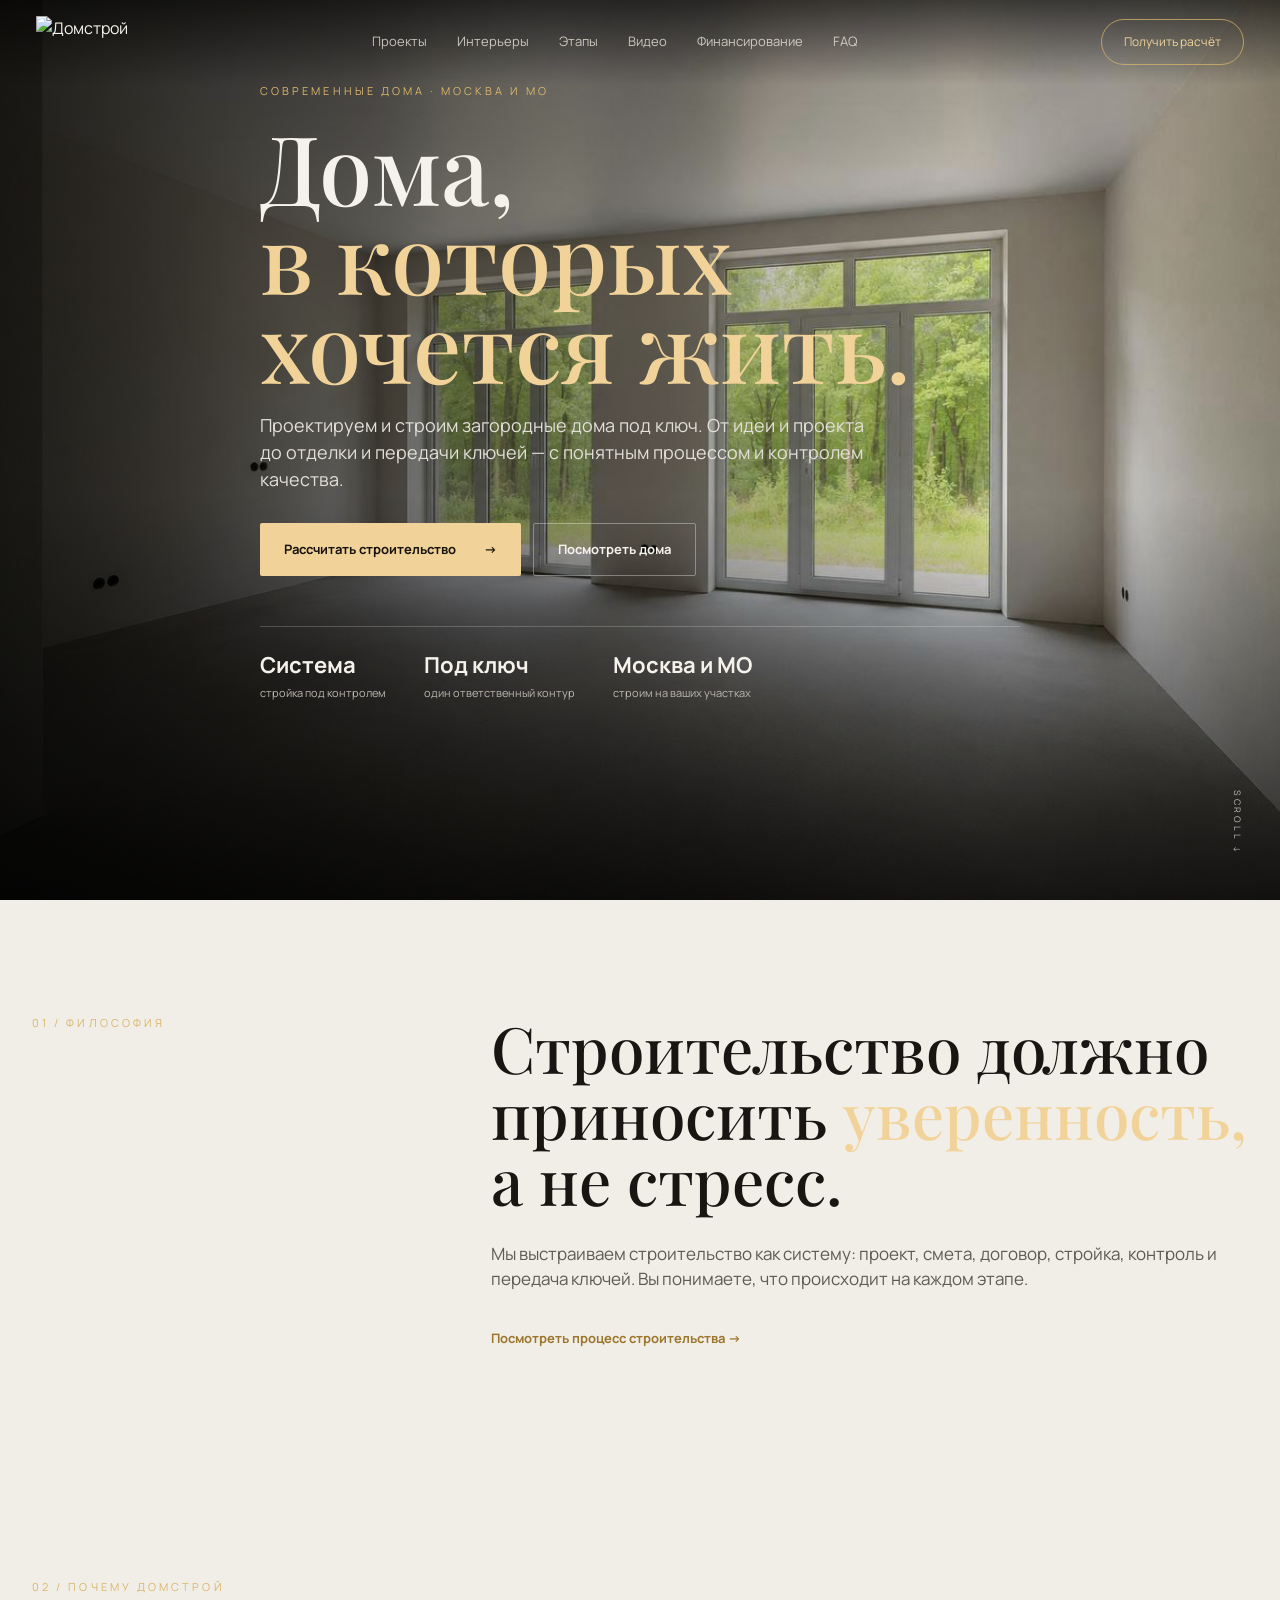
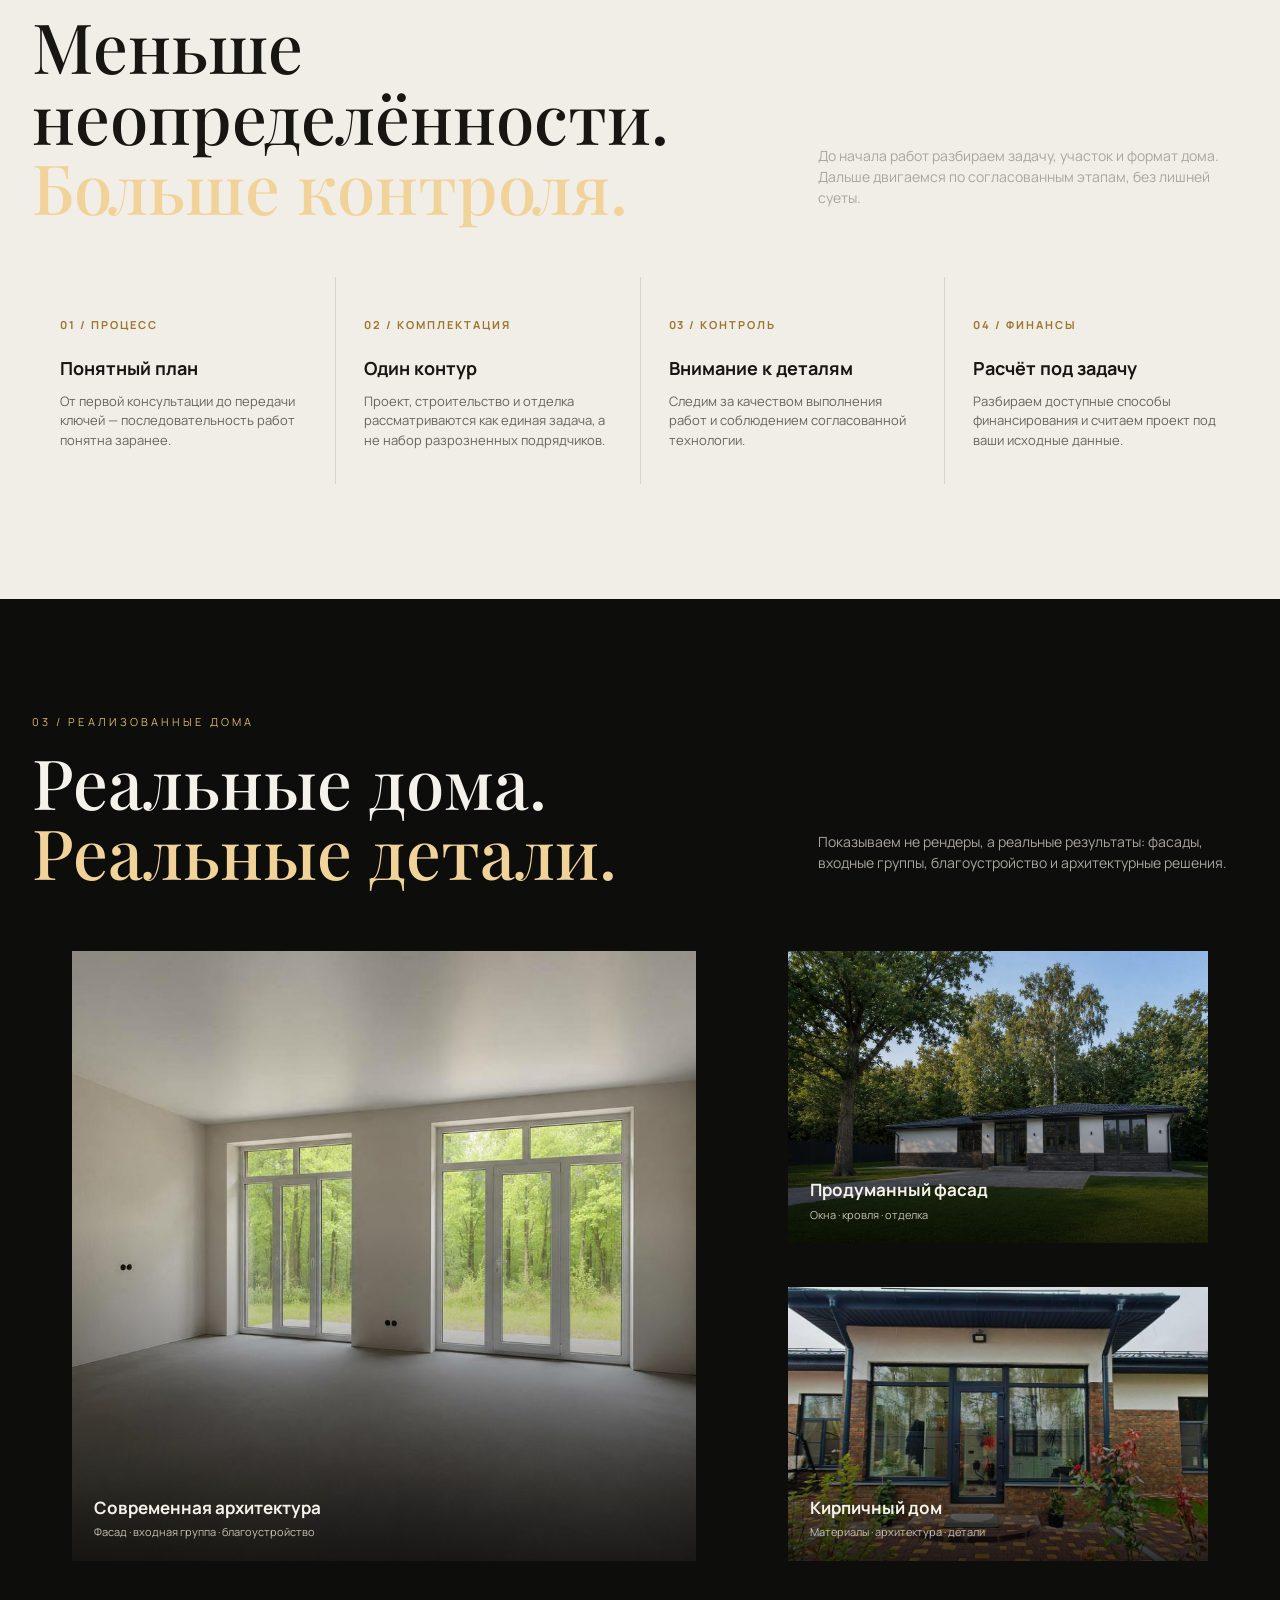
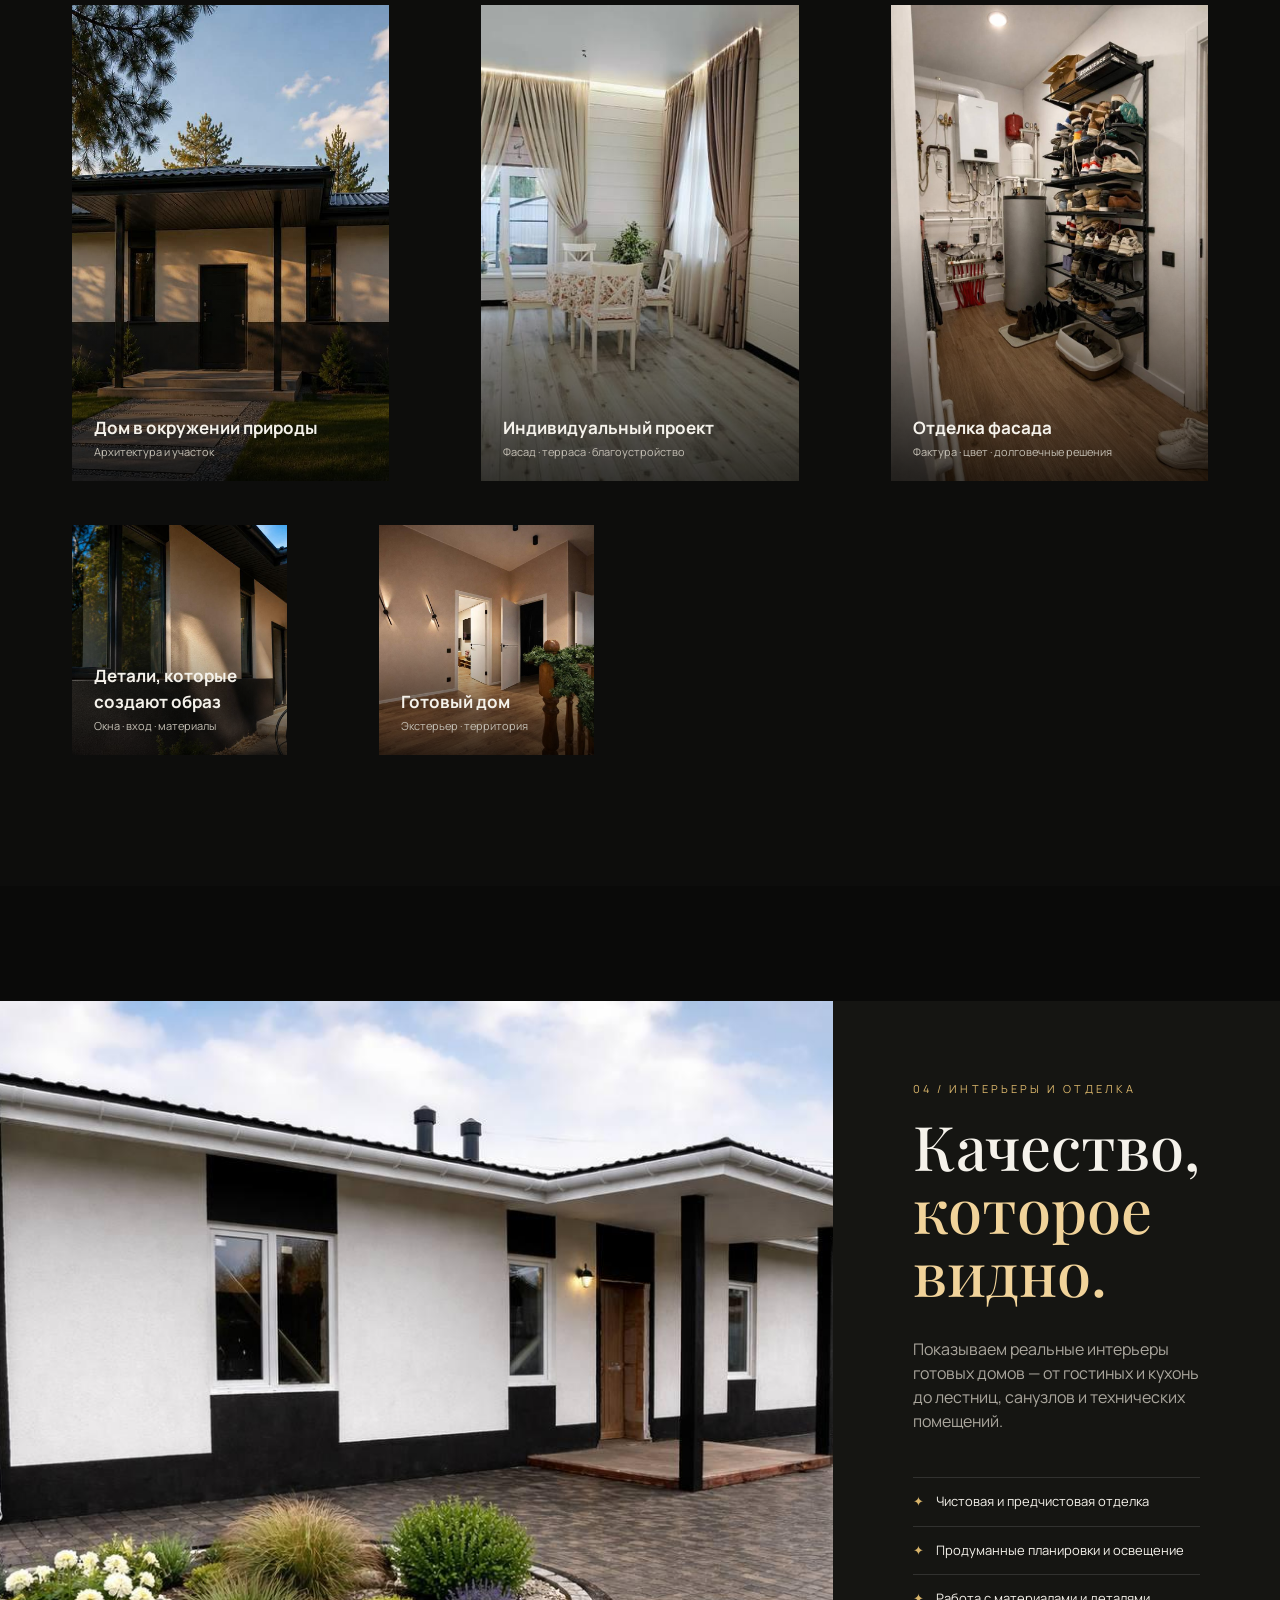
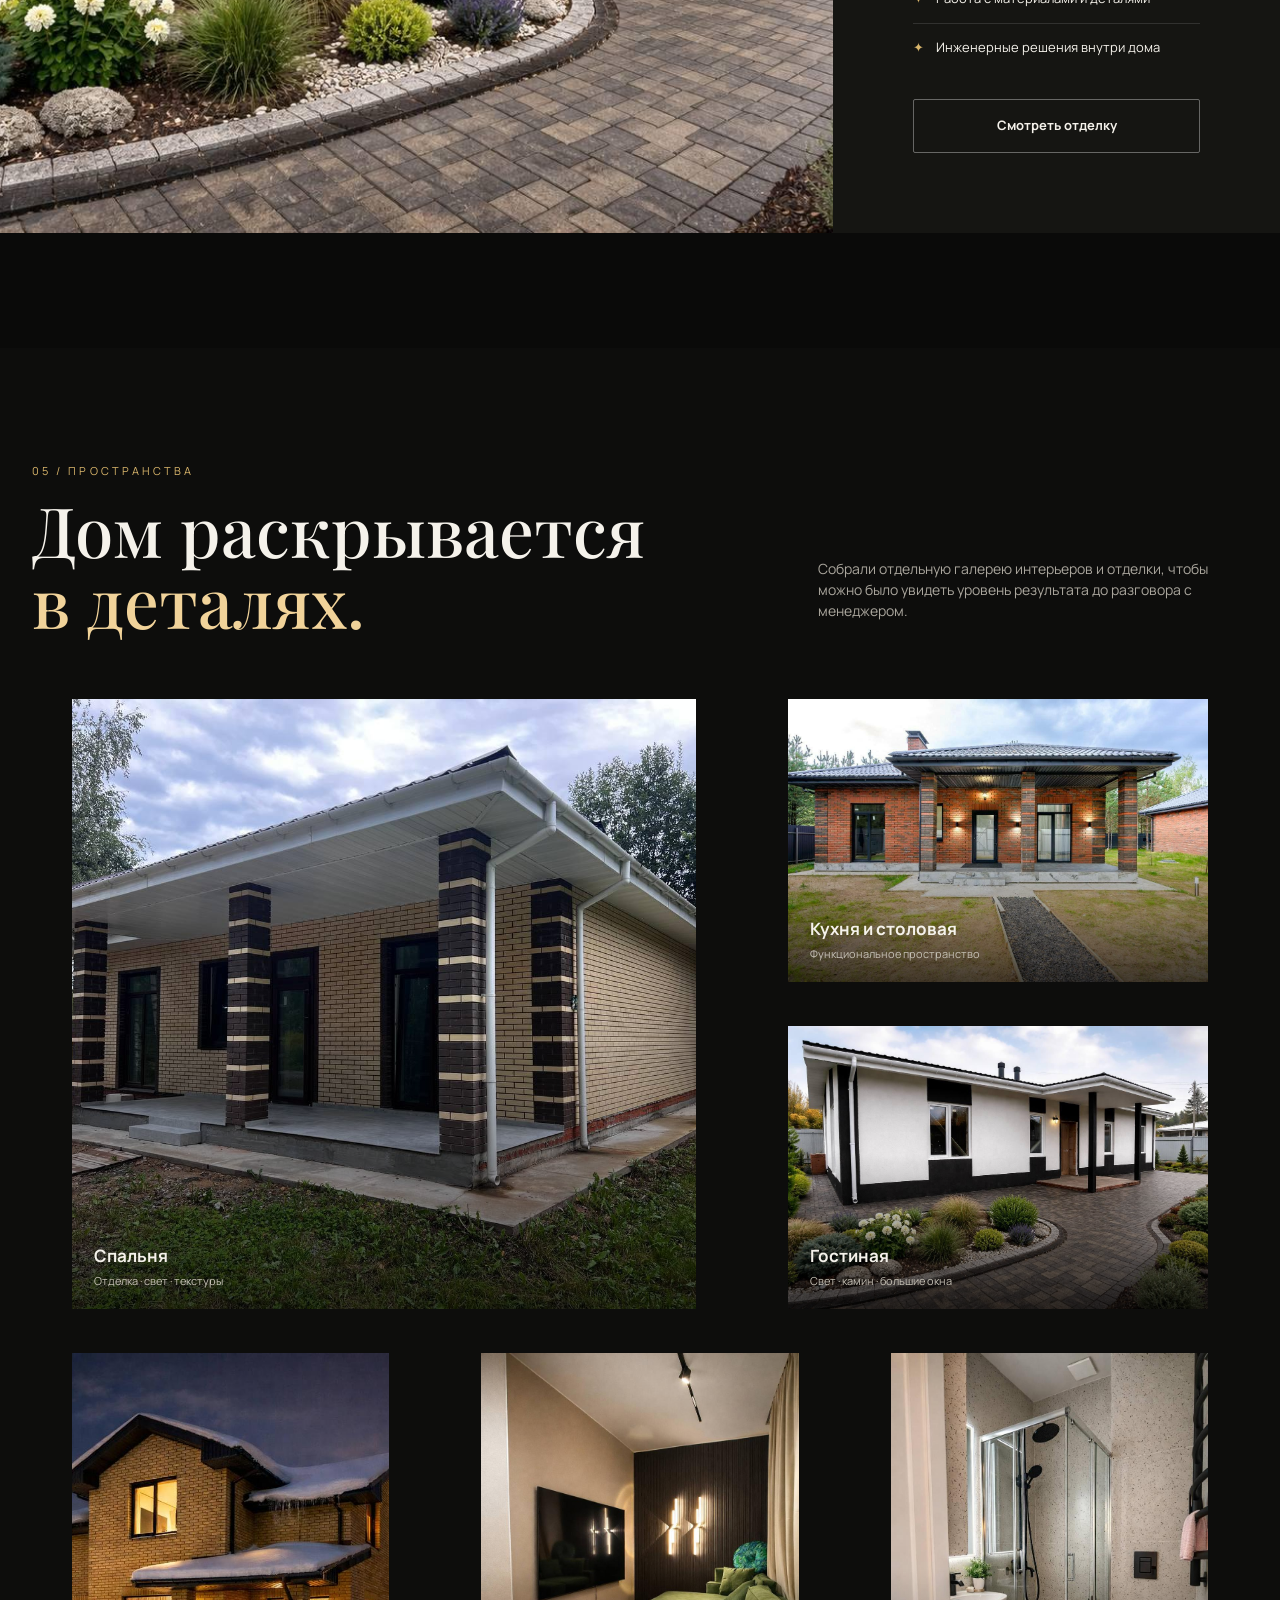
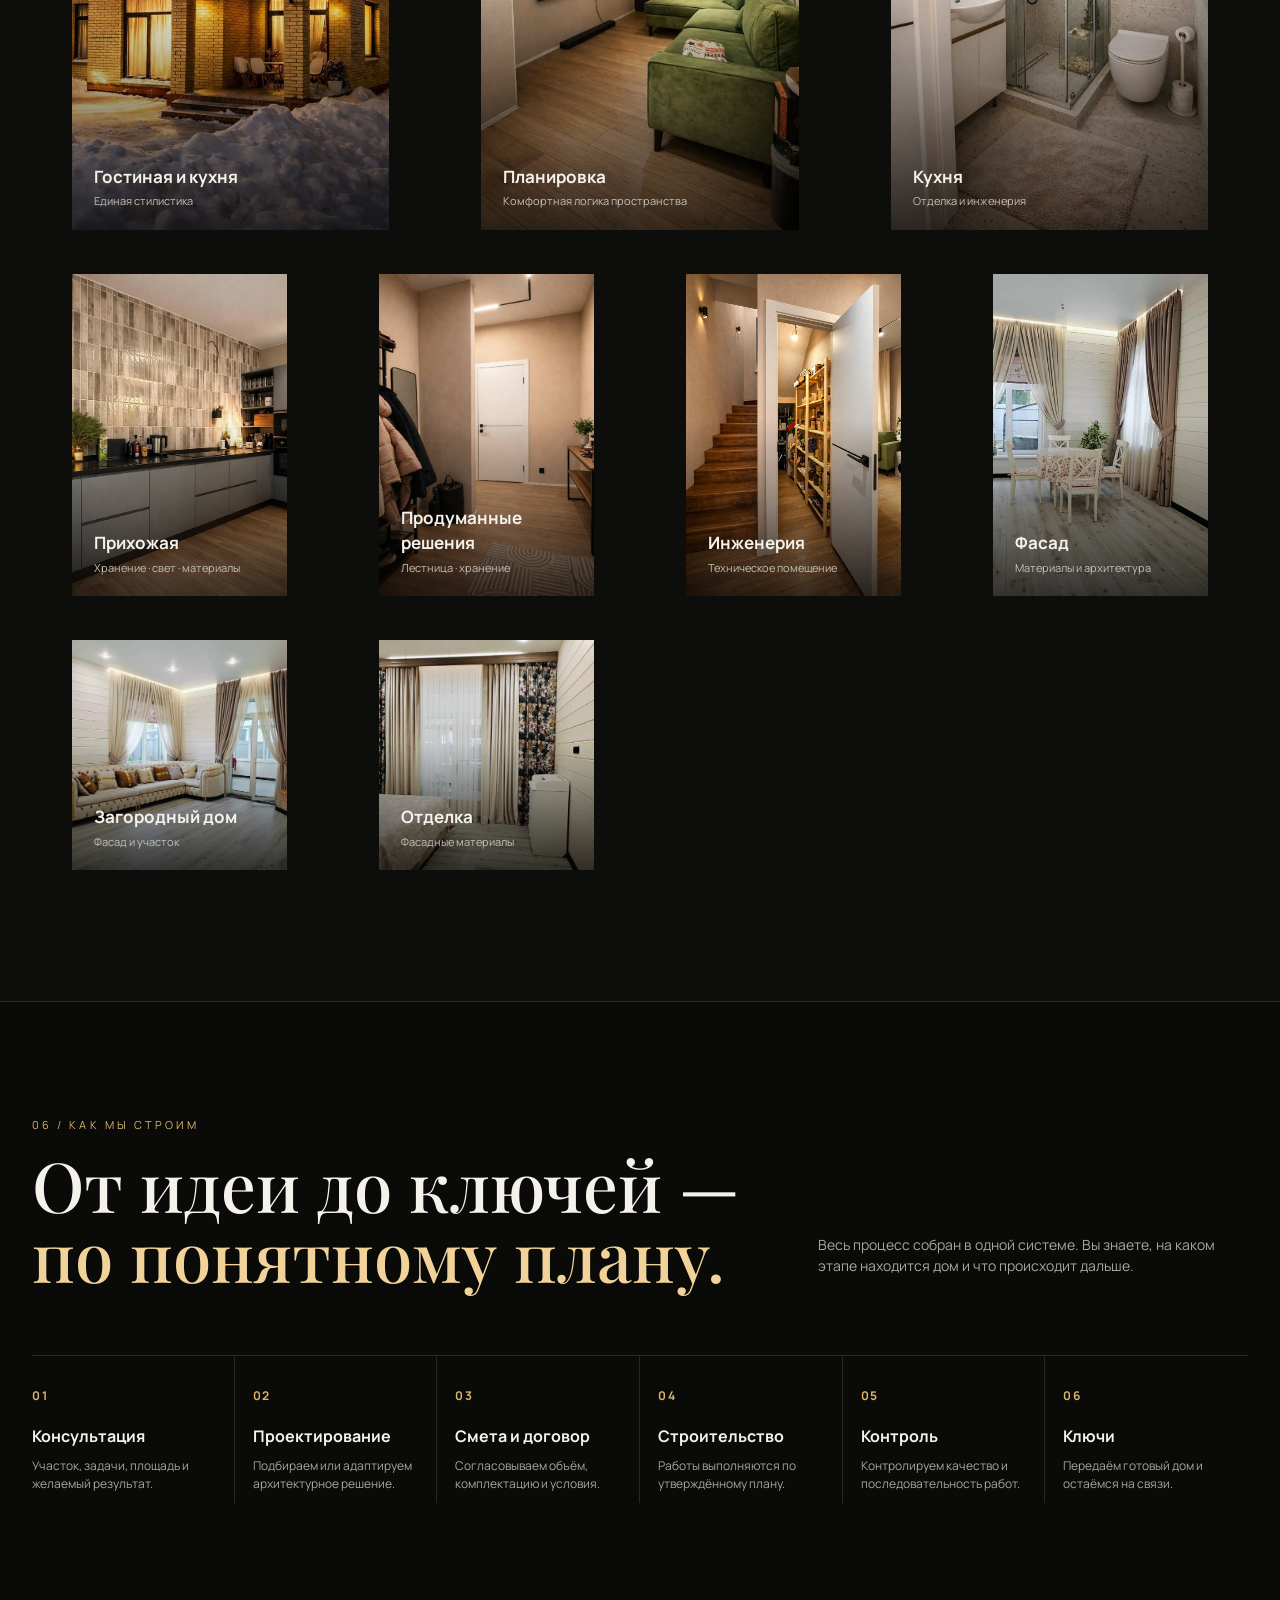
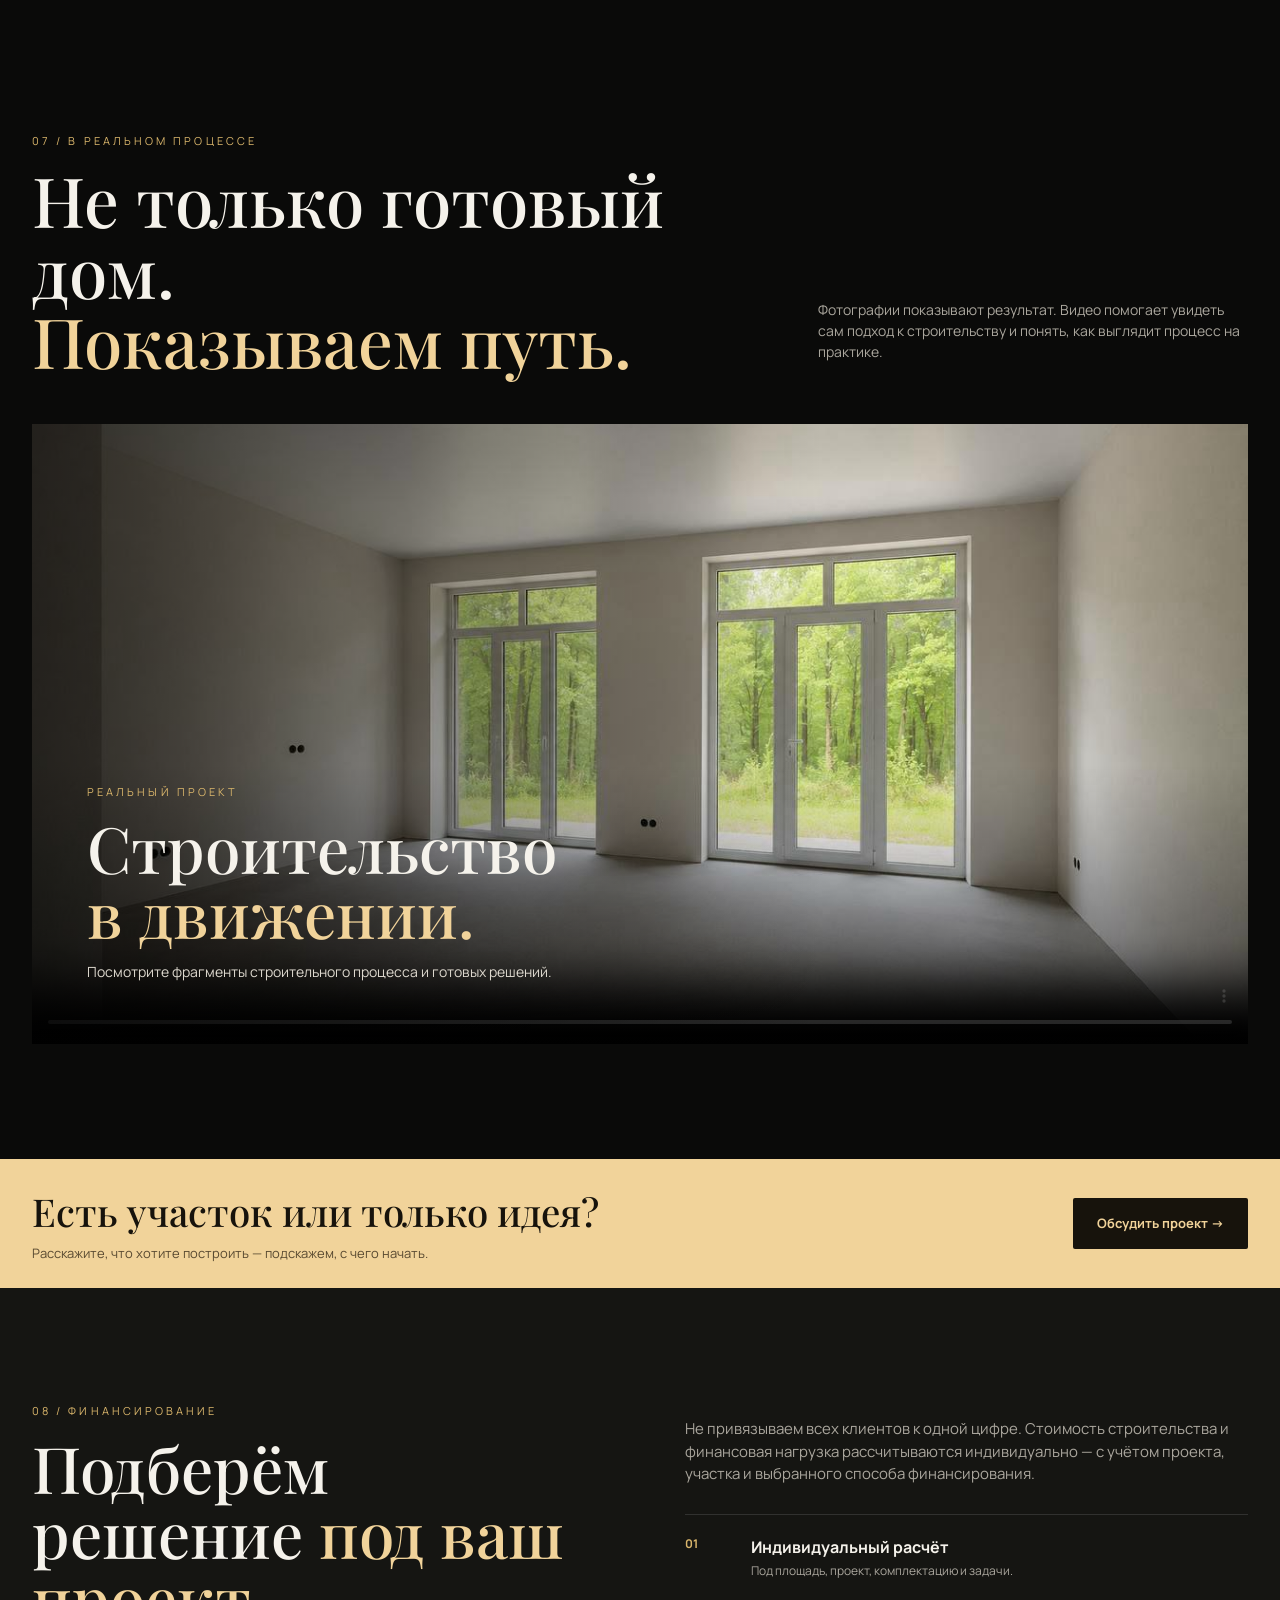
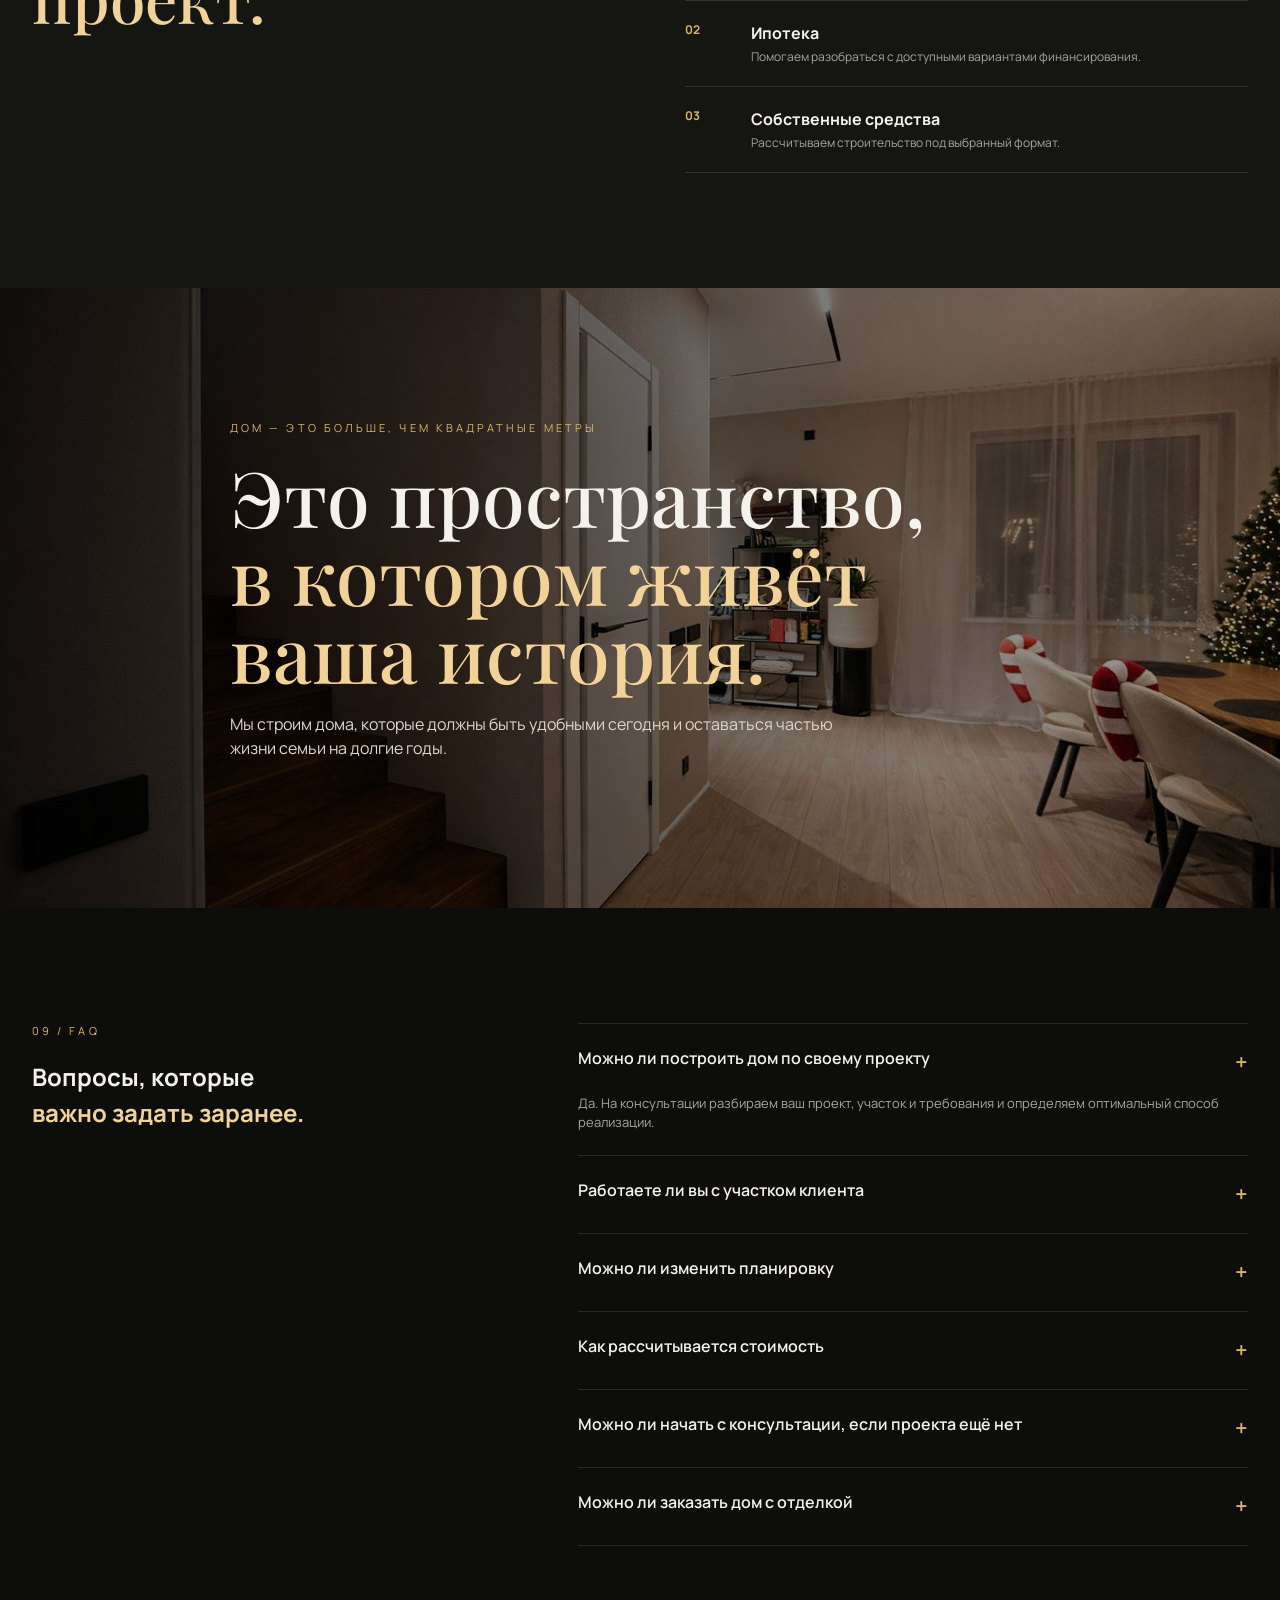
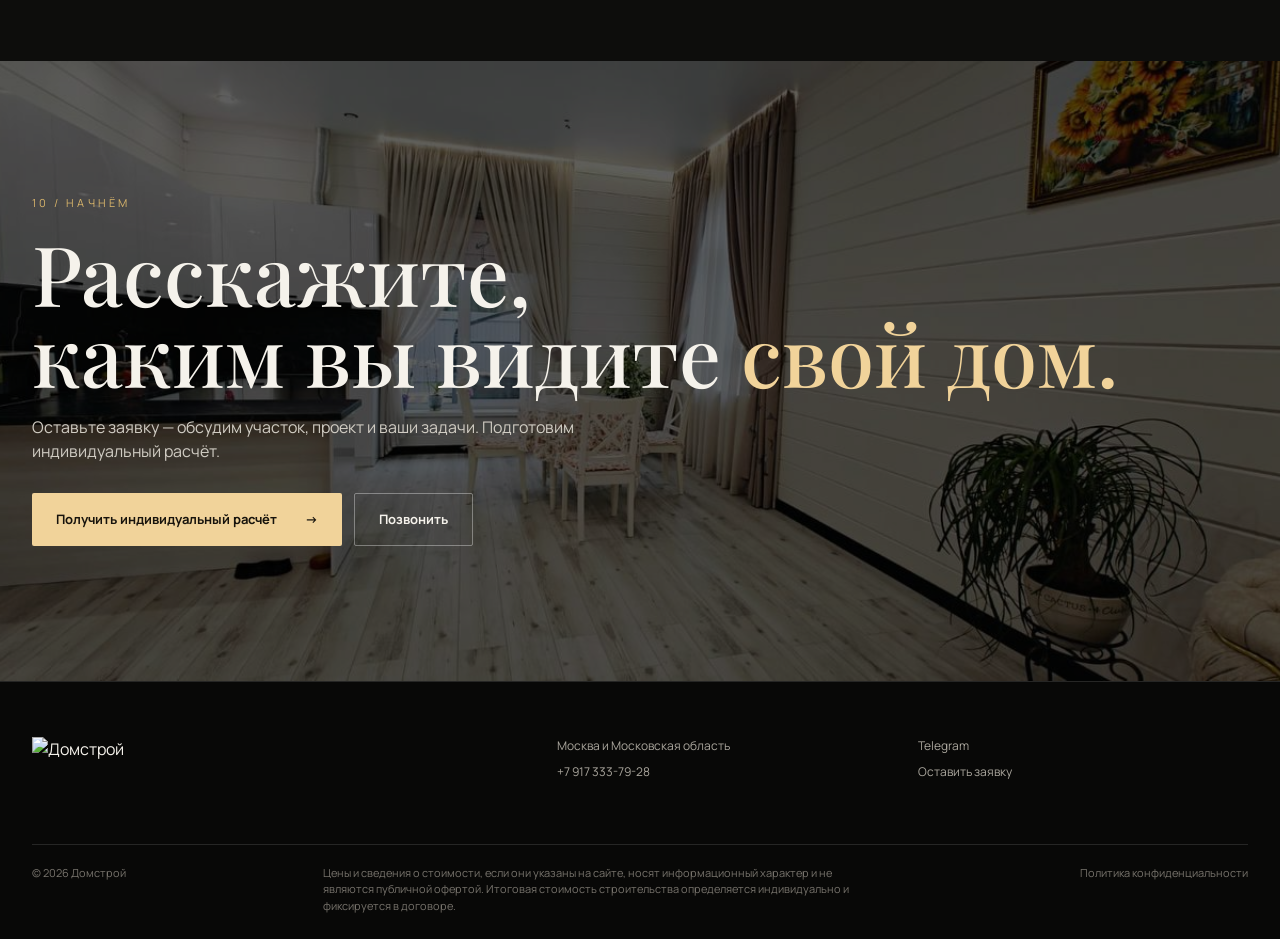
==== index (1).html @ df05cee7 "Add files via upload" ====
<!doctype html>
<html lang="ru">
<head>
<meta charset="utf-8">
<meta name="viewport" content="width=device-width, initial-scale=1">
<title>Домстрой — строительство домов под ключ в Москве и Московской области</title>
<meta name="description" content="Домстрой — строительство загородных домов под ключ в Москве и Московской области. Реальные проекты, отделка, понятный процесс строительства и индивидуальный расчёт.">
<meta property="og:title" content="Домстрой — дома, в которых хочется жить">
<meta property="og:description" content="Проектирование и строительство домов под ключ. Индивидуальный расчёт и контроль на каждом этапе.">
<meta property="og:type" content="website">
<meta property="og:image" content="https://домстроймск.рф/1000024720.jpg">
<meta name="theme-color" content="#0a0a09">
<meta property="og:url" content="https://домстроймск.рф/">
<link rel="preconnect" href="https://fonts.googleapis.com">
<link rel="preconnect" href="https://fonts.gstatic.com" crossorigin>
<link href="https://fonts.googleapis.com/css2?family=Manrope:wght@400;500;600;700;800&family=Playfair+Display:wght@500;600&display=swap" rel="stylesheet">
<style>
:root{--bg:#0a0a09;--bg2:#11110f;--card:#151512;--gold:#d9b56b;--gold2:#f1d39a;--text:#f5f2eb;--muted:#aaa69d;--line:rgba(255,255,255,.12);--max:1320px}
*{box-sizing:border-box}html{scroll-behavior:smooth}body{margin:0;background:var(--bg);color:var(--text);font-family:Manrope,Arial,sans-serif;line-height:1.5}a{color:inherit;text-decoration:none}img{display:block;width:100%;object-fit:cover}.container{width:min(calc(100% - 64px),var(--max));margin:auto}.eyebrow,.kicker{font-size:11px;letter-spacing:.28em;text-transform:uppercase;color:var(--gold)}
.header{position:fixed;z-index:50;top:0;left:0;right:0;height:84px;display:flex;align-items:center;padding:0 36px;transition:.3s;background:linear-gradient(180deg,rgba(0,0,0,.6),transparent)}.header.scrolled{background:rgba(10,10,9,.92);backdrop-filter:blur(14px);border-bottom:1px solid var(--line)}
.logo{height:52px;width:auto;max-width:220px;object-fit:contain}.nav{margin:auto;display:flex;gap:30px;font-size:13px;color:#e8e3d9}.nav a{opacity:.82;transition:.2s}.nav a:hover{opacity:1;color:var(--gold2)}.head-cta{border:1px solid rgba(217,181,107,.75);padding:13px 22px;border-radius:999px;font-size:12px;color:var(--gold2)}.burger{display:none;background:none;border:0;color:white;font-size:24px}.mobile-menu{display:none}.mobile-menu.open{display:block;position:fixed;z-index:45;top:72px;left:0;right:0;background:rgba(10,10,9,.98);backdrop-filter:blur(18px);border-bottom:1px solid var(--line);padding:18px}.mobile-menu a{display:block;padding:16px 4px;border-bottom:1px solid var(--line);font-size:14px}.mobile-menu a:last-child{border-bottom:0;color:var(--gold2)}
.benefits{background:#f1eee7;color:#171613}.benefits-grid{display:grid;grid-template-columns:repeat(4,1fr);gap:1px;background:#d8d3c8;margin-top:55px}.benefit{background:#f1eee7;padding:34px 28px;min-height:205px}.benefit b{font-size:11px;letter-spacing:.18em;color:#9c762d}.benefit h3{font-size:18px;margin:20px 0 10px}.benefit p{color:#68645c;font-size:13px;margin:0}
.video-section{background:#0a0a09}.video-wrap{position:relative;overflow:hidden;background:#111;min-height:620px}.video-wrap video{display:block;width:100%;height:620px;object-fit:cover}.video-overlay{position:absolute;inset:0;pointer-events:none;background:linear-gradient(90deg,rgba(0,0,0,.68),transparent 65%),linear-gradient(0deg,rgba(0,0,0,.58),transparent 45%)}.video-copy{position:absolute;z-index:2;left:55px;bottom:48px;max-width:600px}.video-copy h2{font-family:"Playfair Display",serif;font-size:clamp(44px,5vw,72px);line-height:1.02;font-weight:500;margin:15px 0}.video-copy p{color:#ddd8ce;max-width:520px;font-size:14px}
.lead-strip{background:var(--gold2);color:#17130c;padding:24px 0}.lead-strip-inner{display:flex;align-items:center;justify-content:space-between;gap:30px}.lead-strip strong{font-family:"Playfair Display",serif;font-size:clamp(25px,3vw,40px);font-weight:500}.lead-strip span{font-size:13px;color:#594a31}.btn-dark{background:#17130c;color:#f1d39a}.btn-dark:hover{transform:translateY(-2px);background:#292016}
.consent{display:flex;align-items:flex-start;gap:10px;margin:4px 0 18px;color:#aaa69d;font-size:11px;line-height:1.45;cursor:pointer}.consent input{appearance:none;-webkit-appearance:none;flex:0 0 18px;width:18px;height:18px;margin:0;border:1px solid rgba(241,211,154,.65);border-radius:3px;background:transparent;cursor:pointer;position:relative}.consent input:checked{background:var(--gold2);border-color:var(--gold2)}.consent input:checked:after{content:'✓';position:absolute;left:3px;top:-1px;color:#17130c;font-size:14px;font-weight:800}.consent a{color:var(--gold2);text-decoration:underline;text-underline-offset:2px}.lead-card small{display:block;margin-top:12px}.mobile-cta{display:none}.no-scroll{overflow:hidden}.lightbox-controls{position:absolute;inset:0;display:flex;align-items:center;justify-content:space-between;pointer-events:none}.lb-arrow{pointer-events:auto;border:0;background:rgba(255,255,255,.08);color:#fff;width:48px;height:48px;border-radius:50%;font-size:24px;cursor:pointer;margin:0 18px}.lb-arrow:hover{background:rgba(217,181,107,.25)}
@media(max-width:900px){.benefits-grid{grid-template-columns:1fr 1fr}.video-wrap,.video-wrap video{min-height:500px;height:500px}.video-copy{left:28px;right:28px;bottom:30px}.lead-strip-inner{align-items:flex-start;flex-direction:column}.mobile-cta{display:flex;position:fixed;z-index:40;bottom:0;left:0;right:0;padding:10px 12px;background:rgba(8,8,7,.94);backdrop-filter:blur(12px);border-top:1px solid var(--line);gap:8px}.mobile-cta a{flex:1;text-align:center;padding:13px 8px;font-size:12px;font-weight:800;border-radius:2px}.mobile-cta .call{background:var(--gold2);color:#17130c}.mobile-cta .tg{border:1px solid rgba(255,255,255,.25)}.lb-arrow{margin:0 8px}}
@media(max-width:520px){.benefits-grid{grid-template-columns:1fr}.video-wrap,.video-wrap video{height:460px;min-height:460px}.video-copy h2{font-size:43px}.mobile-cta{padding-bottom:calc(10px + env(safe-area-inset-bottom))}}

.hero{min-height:860px;height:100vh;max-height:980px;position:relative;display:flex;align-items:flex-end;overflow:hidden}.hero-media,.hero-media:after{position:absolute;inset:0}.hero-media img{height:100%;object-position:center}.hero-media:after{content:"";background:linear-gradient(90deg,rgba(0,0,0,.78) 0%,rgba(0,0,0,.38) 45%,rgba(0,0,0,.05) 80%),linear-gradient(0deg,rgba(0,0,0,.78),transparent 45%)}.hero-content{position:relative;z-index:2;padding-bottom:115px;width:min(760px,100%)}h1{font-family:"Playfair Display",serif;font-size:clamp(58px,7.5vw,108px);line-height:.93;font-weight:500;margin:22px 0}.hero h1 span,.section-title em,h2 em{font-style:normal;color:var(--gold2)}.hero-copy{font-size:18px;max-width:610px;color:#e2dfd8;margin:0 0 30px}.actions{display:flex;gap:12px;flex-wrap:wrap}.btn{display:inline-flex;align-items:center;justify-content:center;gap:28px;padding:16px 24px;border-radius:2px;font-size:13px;font-weight:700;transition:.25s}.btn-gold{background:var(--gold2);color:#17130c}.btn-gold:hover{transform:translateY(-2px);background:#ffe0a4}.btn-outline{border:1px solid rgba(255,255,255,.35)}.btn-outline:hover{border-color:var(--gold);color:var(--gold2)}.hero-trust{display:flex;gap:38px;margin-top:50px;padding-top:22px;border-top:1px solid rgba(255,255,255,.2)}.hero-trust strong{display:block;font-size:22px}.hero-trust span{display:block;color:#bcb8ae;font-size:11px;margin-top:3px}.hero-scroll{position:absolute;right:36px;bottom:45px;writing-mode:vertical-rl;font-size:9px;letter-spacing:.3em;color:#bbb}
.section{padding:115px 0}.dark{background:#0d0d0c}.intro{background:#f1eee7;color:#171613}.intro-grid{display:grid;grid-template-columns:1fr 2fr;gap:80px}.intro h2{font-family:"Playfair Display",serif;font-weight:500;font-size:clamp(42px,5vw,72px);line-height:1.03;margin:0 0 28px}.intro p{max-width:750px;color:#5e5b54;font-size:17px}.text-link{display:inline-block;margin-top:20px;color:#9c762d;font-weight:700;font-size:13px}
.section-head{display:flex;justify-content:space-between;align-items:end;gap:50px;margin-bottom:48px}.section-head h2{font-family:"Playfair Display",serif;font-size:clamp(44px,5.4vw,72px);line-height:1.02;font-weight:500;margin:15px 0 0}.section-head>p{max-width:430px;color:var(--muted);font-size:14px}.gallery-grid{display:grid;grid-template-columns:repeat(12,1fr);gap:12px}.tile{position:relative;overflow:hidden;background:var(--card);min-height:260px;cursor:pointer}.tile img{height:100%;transition:transform .7s}.tile:hover img{transform:scale(1.045)}.tile:nth-child(1){grid-column:span 7;grid-row:span 2;min-height:610px}.tile:nth-child(2){grid-column:span 5}.tile:nth-child(3){grid-column:span 5}.tile:nth-child(4){grid-column:span 4}.tile:nth-child(5){grid-column:span 4}.tile:nth-child(6){grid-column:span 4}.tile:nth-child(n+7){grid-column:span 3;min-height:230px}.tile:after{content:"";position:absolute;inset:0;background:linear-gradient(0deg,rgba(0,0,0,.72),transparent 55%)}.tile-caption{position:absolute;z-index:2;left:22px;right:22px;bottom:20px}.tile-caption strong{font-size:17px}.tile-caption span{display:block;color:#c5c0b5;font-size:11px;margin-top:4px}
.split{display:grid;grid-template-columns:1.35fr .65fr;min-height:620px}.split-image img{height:100%}.split-copy{padding:80px;display:flex;flex-direction:column;justify-content:center;background:#151512}.split-copy h2{font-family:"Playfair Display",serif;font-size:clamp(44px,4.8vw,68px);line-height:1.02;font-weight:500;margin:18px 0}.split-copy p{color:var(--muted);max-width:520px}.checks{list-style:none;padding:0;margin:28px 0}.checks li{padding:14px 0;border-top:1px solid var(--line);font-size:13px}.checks li:before{content:"✦";color:var(--gold);margin-right:12px}
.process{border-top:1px solid var(--line)}.steps{display:grid;grid-template-columns:repeat(6,1fr);border-top:1px solid var(--line);margin-top:65px}.step{padding:26px 18px 10px 0;border-right:1px solid var(--line)}.step:not(:first-child){padding-left:18px}.step:last-child{border-right:0}.step b{color:var(--gold);font-size:12px;letter-spacing:.15em}.step h3{font-size:16px;margin:18px 0 9px}.step p{font-size:12px;color:var(--muted);margin:0}
.finance{background:#151512}.finance-grid{display:grid;grid-template-columns:1fr 1fr;gap:90px}.finance h2{font-family:"Playfair Display",serif;font-size:clamp(45px,5vw,70px);line-height:1.02;font-weight:500;margin:15px 0}.finance-copy{color:var(--muted);font-size:15px}.finance-list{margin-top:28px;border-top:1px solid var(--line)}.finance-item{display:grid;grid-template-columns:50px 1fr;gap:16px;padding:20px 0;border-bottom:1px solid var(--line)}.finance-item b{color:var(--gold);font-size:12px}.finance-item strong{display:block}.finance-item span{display:block;color:var(--muted);font-size:12px;margin-top:3px}
.quote{position:relative;min-height:620px;display:flex;align-items:center;overflow:hidden}.quote img{position:absolute;inset:0;height:100%}.quote:after{content:"";position:absolute;inset:0;background:linear-gradient(90deg,rgba(0,0,0,.82),rgba(0,0,0,.35))}.quote-inner{position:relative;z-index:2;max-width:820px}.quote h2{font-family:"Playfair Display",serif;font-size:clamp(48px,6vw,88px);line-height:1.02;font-weight:500;margin:20px 0}.quote p{font-size:16px;color:#ddd8ce;max-width:620px}
.faq-grid{display:grid;grid-template-columns:.8fr 1.2fr;gap:100px}.faq h2{font-family:"Playfair Display",serif;font-size:clamp(42px,4.8vw,66px);font-weight:500;line-height:1.04;margin:15px 0}.faq details{border-top:1px solid var(--line);padding:22px 0}.faq details:last-child{border-bottom:1px solid var(--line)}.faq summary{list-style:none;cursor:pointer;font-size:16px;font-weight:600;display:flex;justify-content:space-between}.faq summary::-webkit-details-marker{display:none}.faq summary span{color:var(--gold);font-size:22px}.faq p{color:var(--muted);font-size:13px;max-width:680px;margin:15px 0 0}
.contact{position:relative;overflow:hidden;min-height:620px;display:flex;align-items:center}.contact img{position:absolute;inset:0;height:100%}.contact:after{content:"";position:absolute;inset:0;background:rgba(0,0,0,.62)}.contact-inner{position:relative;z-index:2}.contact h2{font-family:"Playfair Display",serif;font-size:clamp(52px,6.5vw,92px);line-height:.98;font-weight:500;margin:20px 0}.contact p{max-width:620px;color:#d0ccc3;font-size:16px;margin-bottom:30px}
.footer{background:#080807;border-top:1px solid var(--line);padding:55px 0 25px}.footer-grid{display:grid;grid-template-columns:1.5fr 1fr 1fr;gap:30px}.footer-logo{height:52px;width:auto;max-width:210px}.footer-col{display:flex;flex-direction:column;gap:8px;color:#aaa69d;font-size:12px}.footer-bottom{margin-top:55px;padding-top:20px;border-top:1px solid var(--line);display:flex;justify-content:space-between;gap:22px;color:#77736c;font-size:11px}.footer-bottom span:nth-child(2){max-width:560px}
.lightbox{position:fixed;z-index:100;inset:0;background:rgba(0,0,0,.94);display:none;align-items:center;justify-content:center;padding:30px}.lightbox.open{display:flex}.lightbox img{max-width:95vw;max-height:90vh;width:auto;height:auto;object-fit:contain}.close{position:absolute;right:25px;top:18px;background:none;border:0;color:white;font-size:35px;cursor:pointer}
@media(max-width:900px){.header{height:72px;padding:0 18px}.logo{height:42px;max-width:170px}.nav,.head-cta{display:none}.burger{display:block;margin-left:auto}.hero{min-height:760px}.hero-content{padding-bottom:75px}.hero-copy{font-size:15px}.hero-trust{gap:18px;flex-wrap:wrap;margin-top:35px}.hero-trust strong{font-size:18px}.hero-scroll{display:none}.container{width:min(calc(100% - 36px),var(--max))}.section{padding:78px 0}.intro-grid,.finance-grid,.faq-grid{grid-template-columns:1fr;gap:35px}.section-head{display:block}.section-head>p{margin-top:25px}.gallery-grid{display:grid;grid-template-columns:1fr 1fr}.tile:nth-child(n){grid-column:auto;grid-row:auto;min-height:220px}.tile:nth-child(1){grid-column:span 2;min-height:390px}.split{grid-template-columns:1fr}.split-image{min-height:430px}.split-copy{padding:55px 28px}.steps{grid-template-columns:1fr 1fr}.step{border-right:0;border-bottom:1px solid var(--line);padding:20px 10px!important}.footer-grid{grid-template-columns:1fr 1fr}.footer-bottom{display:block}.footer-bottom>*{display:block;margin-top:8px}.footer-bottom span:nth-child(2){max-width:none;line-height:1.55}}
@media(max-width:520px){h1{font-size:52px;line-height:.98;margin:18px 0 22px}.hero{min-height:760px;height:auto;max-height:none;align-items:flex-start}.hero-content{padding-top:105px;padding-bottom:70px}.hero-copy{font-size:15px;line-height:1.65}.actions{gap:10px}.btn{width:100%;min-height:58px}.hero-trust{display:grid;grid-template-columns:1fr 1fr;gap:20px 18px;margin-top:38px;padding-top:20px}.hero-trust strong{font-size:18px;line-height:1.15}.hero-trust span{font-size:10px;line-height:1.45}.eyebrow{font-size:9px;letter-spacing:.2em;line-height:1.5}.gallery-grid{grid-template-columns:1fr}.tile:nth-child(1){grid-column:auto}.steps{grid-template-columns:1fr}.footer-grid{grid-template-columns:1fr}.contact{min-height:650px}}
.lead-modal{position:fixed;inset:0;z-index:120;background:rgba(0,0,0,.82);backdrop-filter:blur(10px);display:none;align-items:center;justify-content:center;padding:18px}.lead-modal.open{display:flex}.lead-card{position:relative;width:min(600px,100%);background:#f1eee7;color:#171613;padding:42px;border-radius:4px;box-shadow:0 30px 100px rgba(0,0,0,.5)}.lead-card h2{font-family:"Playfair Display",serif;font-size:44px;line-height:1.02;font-weight:500;margin:10px 0 12px}.lead-card>p{color:#68645d;font-size:13px;margin:0 0 22px}.lead-close{position:absolute;right:15px;top:9px;border:0;background:none;font-size:32px;color:#4e4a43;cursor:pointer}.lead-card form{display:grid;gap:10px}.lead-card input,.lead-card textarea{width:100%;border:1px solid #d2cec4;background:white;padding:14px;font:inherit;font-size:13px;outline:none}.lead-card textarea{min-height:100px;resize:vertical}.lead-card input:focus,.lead-card textarea:focus{border-color:#9c762d}.lead-card small{font-size:10px;color:#8a857d}.toast{position:fixed;left:50%;bottom:28px;z-index:130;transform:translate(-50%,20px);background:#f1eee7;color:#171613;padding:12px 16px;font-size:12px;opacity:0;pointer-events:none;transition:.25s}.toast.show{opacity:1;transform:translate(-50%,0)}.no-scroll{overflow:hidden}@media(max-width:520px){.lead-card{padding:30px 18px}.lead-card h2{font-size:36px}}
</style>
<script type="application/ld+json">{"@context":"https://schema.org","@type":"Organization","name":"Домстрой","url":"https://домстроймск.рф/","telephone":"+7 917 333-79-28","areaServed":["Москва","Московская область"],"description":"Проектирование и строительство частных домов под ключ в Москве и Московской области."}</script></head>
<body>
<header class="header" id="header">
  <a href="#top" aria-label="Домстрой"><img class="logo" src="https://raw.githubusercontent.com/Denigrafia757/Denigrafia757.github.io/main/logo-domstroy-light.png" alt="Домстрой"></a>
  <nav class="nav"><a href="#projects">Проекты</a><a href="#interiors">Интерьеры</a><a href="#process">Этапы</a><a href="#construction">Видео</a><a href="#finance">Финансирование</a><a href="#faq">FAQ</a></nav>
  <a class="head-cta js-lead" href="#contact">Получить расчёт</a><button class="burger" aria-label="Меню">☰</button>
</header>
<div class="mobile-menu" id="mobileMenu" aria-hidden="true">
  <a href="#projects">Проекты</a><a href="#interiors">Интерьеры</a><a href="#process">Этапы</a><a href="#construction">Видео</a><a href="#finance">Финансирование</a><a href="#faq">FAQ</a><a class="js-lead" href="#contact">Получить консультацию →</a>
</div>
<main id="top">
<section class="hero">
  <div class="hero-media"><img src="1000024720.jpg" alt="Готовый загородный дом Домстрой" fetchpriority="high"></div>
  <div class="container hero-content">
    <div class="eyebrow">СОВРЕМЕННЫЕ ДОМА · МОСКВА И МО</div>
    <h1>Дома,<br><span>в которых хочется жить.</span></h1>
    <p class="hero-copy">Проектируем и строим загородные дома под ключ. От идеи и проекта до отделки и передачи ключей — с понятным процессом и контролем качества.</p>
    <div class="actions"><a class="btn btn-gold js-lead" href="#contact">Рассчитать строительство <b>→</b></a><a class="btn btn-outline" href="#projects">Посмотреть дома</a></div>
    <div class="hero-trust"><div><strong>Система</strong><span>стройка под контролем</span></div><div><strong>Под ключ</strong><span>один ответственный контур</span></div><div><strong>Москва и МО</strong><span>строим на ваших участках</span></div></div>
  </div><div class="hero-scroll">SCROLL ↓</div>
</section>
<section class="intro section"><div class="container intro-grid"><div class="kicker">01 / ФИЛОСОФИЯ</div><div><h2>Строительство должно приносить <em>уверенность,</em> а не стресс.</h2><p>Мы выстраиваем строительство как систему: проект, смета, договор, стройка, контроль и передача ключей. Вы понимаете, что происходит на каждом этапе.</p><a class="text-link" href="#process">Посмотреть процесс строительства →</a></div></div></section>
<section class="section benefits"><div class="container"><div class="section-head"><div><div class="kicker">02 / ПОЧЕМУ ДОМСТРОЙ</div><h2>Меньше неопределённости.<br><em>Больше контроля.</em></h2></div><p>До начала работ разбираем задачу, участок и формат дома. Дальше двигаемся по согласованным этапам, без лишней суеты.</p></div><div class="benefits-grid"><article class="benefit"><b>01 / ПРОЦЕСС</b><h3>Понятный план</h3><p>От первой консультации до передачи ключей — последовательность работ понятна заранее.</p></article><article class="benefit"><b>02 / КОМПЛЕКТАЦИЯ</b><h3>Один контур</h3><p>Проект, строительство и отделка рассматриваются как единая задача, а не набор разрозненных подрядчиков.</p></article><article class="benefit"><b>03 / КОНТРОЛЬ</b><h3>Внимание к деталям</h3><p>Следим за качеством выполнения работ и соблюдением согласованной технологии.</p></article><article class="benefit"><b>04 / ФИНАНСЫ</b><h3>Расчёт под задачу</h3><p>Разбираем доступные способы финансирования и считаем проект под ваши исходные данные.</p></article></div></div></section>
<section class="section dark" id="projects"><div class="container"><div class="section-head"><div><div class="kicker">03 / РЕАЛИЗОВАННЫЕ ДОМА</div><h2>Реальные дома.<br><em>Реальные детали.</em></h2></div><p>Показываем не рендеры, а реальные результаты: фасады, входные группы, благоустройство и архитектурные решения.</p></div>
<div class="gallery-grid">
<figure class="tile"><img src="1000024720.jpg" alt="Фасад готового дома"><div class="tile-caption"><strong>Современная архитектура</strong><span>Фасад · входная группа · благоустройство</span></div></figure>
<figure class="tile"><img loading="lazy" src="1000024723.jpg" alt="Фасад дома" loading="lazy"><div class="tile-caption"><strong>Продуманный фасад</strong><span>Окна · кровля · отделка</span></div></figure>
<figure class="tile"><img loading="lazy" src="1000024778.jpg" alt="Кирпичный дом"><div class="tile-caption"><strong>Кирпичный дом</strong><span>Материалы · архитектура · детали</span></div></figure>
<figure class="tile"><img loading="lazy" src="1000024725.jpg" alt="Дом среди природы"><div class="tile-caption"><strong>Дом в окружении природы</strong><span>Архитектура и участок</span></div></figure>
<figure class="tile"><img loading="lazy" src="1000024779.jpg" alt="Современный фасад"><div class="tile-caption"><strong>Индивидуальный проект</strong><span>Фасад · терраса · благоустройство</span></div></figure>
<figure class="tile"><img loading="lazy" src="1000024777.jpg" alt="Дом с отделкой"><div class="tile-caption"><strong>Отделка фасада</strong><span>Фактура · цвет · долговечные решения</span></div></figure>
<figure class="tile"><img loading="lazy" src="1000024724.jpg" alt="Фасад дома крупным планом"><div class="tile-caption"><strong>Детали, которые создают образ</strong><span>Окна · вход · материалы</span></div></figure>
<figure class="tile"><img loading="lazy" src="1000024776.jpg" alt="Загородный дом"><div class="tile-caption"><strong>Готовый дом</strong><span>Экстерьер · территория</span></div></figure>
</div></div></section>
<section class="section" id="interiors"><div class="split"><div class="split-image"><img loading="lazy" src="1000024766.jpg" alt="Интерьер гостиной"></div><div class="split-copy"><div class="kicker">04 / ИНТЕРЬЕРЫ И ОТДЕЛКА</div><h2>Качество,<br><em>которое видно.</em></h2><p>Показываем реальные интерьеры готовых домов — от гостиных и кухонь до лестниц, санузлов и технических помещений.</p><ul class="checks"><li>Чистовая и предчистовая отделка</li><li>Продуманные планировки и освещение</li><li>Работа с материалами и деталями</li><li>Инженерные решения внутри дома</li></ul><a class="btn btn-outline" href="#gallery">Смотреть отделку</a></div></div></section>
<section class="section dark" id="gallery"><div class="container"><div class="section-head"><div><div class="kicker">05 / ПРОСТРАНСТВА</div><h2>Дом раскрывается<br><em>в деталях.</em></h2></div><p>Собрали отдельную галерею интерьеров и отделки, чтобы можно было увидеть уровень результата до разговора с менеджером.</p></div>
<div class="gallery-grid">
<figure class="tile"><img loading="lazy" src="1000024765.jpg" alt="Спальня"><div class="tile-caption"><strong>Спальня</strong><span>Отделка · свет · текстуры</span></div></figure>
<figure class="tile"><img loading="lazy" src="1000024767.jpg" alt="Кухня и столовая"><div class="tile-caption"><strong>Кухня и столовая</strong><span>Функциональное пространство</span></div></figure>
<figure class="tile"><img loading="lazy" src="1000024766.jpg" alt="Гостиная с камином"><div class="tile-caption"><strong>Гостиная</strong><span>Свет · камин · большие окна</span></div></figure>
<figure class="tile"><img loading="lazy" src="1000024771.jpg" alt="Интерьер дома"><div class="tile-caption"><strong>Гостиная и кухня</strong><span>Единая стилистика</span></div></figure>
<figure class="tile"><img loading="lazy" src="1000024770.jpg" alt="Интерьер"><div class="tile-caption"><strong>Планировка</strong><span>Комфортная логика пространства</span></div></figure>
<figure class="tile"><img loading="lazy" src="1000024772.jpg" alt="Кухня"><div class="tile-caption"><strong>Кухня</strong><span>Отделка и инженерия</span></div></figure>
<figure class="tile"><img loading="lazy" src="1000024773.jpg" alt="Прихожая"><div class="tile-caption"><strong>Прихожая</strong><span>Хранение · свет · материалы</span></div></figure>
<figure class="tile"><img loading="lazy" src="1000024774.jpg" alt="Лестница и кладовая"><div class="tile-caption"><strong>Продуманные решения</strong><span>Лестница · хранение</span></div></figure>
<figure class="tile"><img loading="lazy" src="1000024775.jpg" alt="Инженерное помещение"><div class="tile-caption"><strong>Инженерия</strong><span>Техническое помещение</span></div></figure>
<figure class="tile"><img loading="lazy" src="1000024779.jpg" alt="Фасад дома"><div class="tile-caption"><strong>Фасад</strong><span>Материалы и архитектура</span></div></figure>
<figure class="tile"><img loading="lazy" src="1000024780.jpg" alt="Современный дом"><div class="tile-caption"><strong>Загородный дом</strong><span>Фасад и участок</span></div></figure>
<figure class="tile"><img loading="lazy" src="1000024781.jpg" alt="Дом с кирпичной отделкой"><div class="tile-caption"><strong>Отделка</strong><span>Фасадные материалы</span></div></figure>
</div></div></section>
<section class="section process" id="process"><div class="container"><div class="section-head"><div><div class="kicker">06 / КАК МЫ СТРОИМ</div><h2>От идеи до ключей —<br><em>по понятному плану.</em></h2></div><p>Весь процесс собран в одной системе. Вы знаете, на каком этапе находится дом и что происходит дальше.</p></div><div class="steps"><article class="step"><b>01</b><h3>Консультация</h3><p>Участок, задачи, площадь и желаемый результат.</p></article><article class="step"><b>02</b><h3>Проектирование</h3><p>Подбираем или адаптируем архитектурное решение.</p></article><article class="step"><b>03</b><h3>Смета и договор</h3><p>Согласовываем объём, комплектацию и условия.</p></article><article class="step"><b>04</b><h3>Строительство</h3><p>Работы выполняются по утверждённому плану.</p></article><article class="step"><b>05</b><h3>Контроль</h3><p>Контролируем качество и последовательность работ.</p></article><article class="step"><b>06</b><h3>Ключи</h3><p>Передаём готовый дом и остаёмся на связи.</p></article></div></div></section>
<section class="section video-section" id="construction"><div class="container"><div class="section-head"><div><div class="kicker">07 / В РЕАЛЬНОМ ПРОЦЕССЕ</div><h2>Не только готовый дом.<br><em>Показываем путь.</em></h2></div><p>Фотографии показывают результат. Видео помогает увидеть сам подход к строительству и понять, как выглядит процесс на практике.</p></div><div class="video-wrap"><video controls playsinline preload="metadata" poster="1000024720.jpg"><source src="assets/real-project-video.mp4" type="video/mp4">Ваш браузер не поддерживает видео.</video><div class="video-overlay"></div><div class="video-copy"><div class="kicker">РЕАЛЬНЫЙ ПРОЕКТ</div><h2>Строительство<br><em>в движении.</em></h2><p>Посмотрите фрагменты строительного процесса и готовых решений.</p></div></div></div></section>
<section class="lead-strip"><div class="container lead-strip-inner"><div><strong>Есть участок или только идея?</strong><br><span>Расскажите, что хотите построить — подскажем, с чего начать.</span></div><a class="btn btn-dark js-lead" href="#contact">Обсудить проект →</a></div></section>
<section class="section finance" id="finance"><div class="container finance-grid"><div><div class="kicker">08 / ФИНАНСИРОВАНИЕ</div><h2>Подберём решение <em>под ваш проект.</em></h2></div><div><p class="finance-copy">Не привязываем всех клиентов к одной цифре. Стоимость строительства и финансовая нагрузка рассчитываются индивидуально — с учётом проекта, участка и выбранного способа финансирования.</p><div class="finance-list"><div class="finance-item"><b>01</b><div><strong>Индивидуальный расчёт</strong><span>Под площадь, проект, комплектацию и задачи.</span></div></div><div class="finance-item"><b>02</b><div><strong>Ипотека</strong><span>Помогаем разобраться с доступными вариантами финансирования.</span></div></div><div class="finance-item"><b>03</b><div><strong>Собственные средства</strong><span>Рассчитываем строительство под выбранный формат.</span></div></div></div></div></div></section>
<section class="quote"><img loading="lazy" src="1000024768.jpg" alt="Гостиная готового дома"><div class="container quote-inner"><div class="kicker">ДОМ — ЭТО БОЛЬШЕ, ЧЕМ КВАДРАТНЫЕ МЕТРЫ</div><h2>Это пространство,<br><em>в котором живёт ваша история.</em></h2><p>Мы строим дома, которые должны быть удобными сегодня и оставаться частью жизни семьи на долгие годы.</p></div></section>
<section class="section dark" id="faq"><div class="container faq-grid"><div><div class="kicker">09 / FAQ</div><h2>Вопросы, которые<br><em>важно задать заранее.</em></h2></div><div class="faq"><details open><summary>Можно ли построить дом по своему проекту <span>+</span></summary><p>Да. На консультации разбираем ваш проект, участок и требования и определяем оптимальный способ реализации.</p></details><details><summary>Работаете ли вы с участком клиента <span>+</span></summary><p>Да. Участок можно рассмотреть на этапе консультации и учесть его особенности при проектировании.</p></details><details><summary>Можно ли изменить планировку <span>+</span></summary><p>Параметры дома и планировка обсуждаются до согласования проекта и сметы.</p></details><details><summary>Как рассчитывается стоимость <span>+</span></summary><p>Индивидуально: учитываются площадь, проект, конструктив, комплектация, участок и выбранный объём работ.</p></details><details><summary>Можно ли начать с консультации, если проекта ещё нет <span>+</span></summary><p>Да. Можно начать с исходных данных: участок, желаемая площадь, количество комнат, стиль и ориентиры по бюджету. На их основе определим дальнейшие шаги.</p></details><details><summary>Можно ли заказать дом с отделкой <span>+</span></summary><p>Да, объём работ обсуждается заранее и фиксируется в согласованной комплектации и договоре.</p></details></div></div></section>
<section class="contact" id="contact"><img loading="lazy" src="1000024779.jpg" alt="Готовый дом Домстрой"><div class="container contact-inner"><div class="kicker">10 / НАЧНЁМ</div><h2>Расскажите,<br>каким вы видите <em>свой дом.</em></h2><p>Оставьте заявку — обсудим участок, проект и ваши задачи. Подготовим индивидуальный расчёт.</p><div class="actions"><a class="btn btn-gold js-lead" href="#contact">Получить индивидуальный расчёт <b>→</b></a><a class="btn btn-outline" href="tel:+79173337928">Позвонить</a></div></div></section>
</main>
<div class="mobile-cta"><a class="call" href="tel:+79173337928">Позвонить</a><a class="tg" href="https://t.me/businessfinlib">Telegram</a></div>
<div class="lead-modal" id="leadModal" aria-hidden="true"><div class="lead-card"><button class="lead-close" id="leadClose" aria-label="Закрыть">×</button><div class="kicker">ИНДИВИДУАЛЬНЫЙ РАСЧЁТ</div><h2>Расскажите<br>о вашем доме.</h2><p>Несколько ответов — и у вас будет понятный следующий шаг по проекту.</p><form id="leadForm"><input name="name" placeholder="Ваше имя" required><input name="phone" type="tel" placeholder="Телефон" required><input name="plot" placeholder="Участок: есть / в поиске / где находится" required><input name="area" placeholder="Желаемая площадь"><textarea name="comment" placeholder="Что хотите построить? Можно в свободной форме"></textarea><label class="consent"><input type="checkbox" name="personal_consent" value="yes" required><span>Я даю согласие на обработку моих персональных данных в соответствии с <a href="privacy.html" target="_blank" rel="noopener">Политикой конфиденциальности</a>.</span></label><button class="btn btn-gold" type="submit">Сформировать заявку →</button><small>Отправляя форму, вы подтверждаете согласие. Данные используются для обработки вашего обращения.</small></form></div></div><div class="toast" id="toast">Заявка подготовлена — открываем Telegram.</div><footer class="footer"><div class="container footer-grid"><div><img class="footer-logo" src="https://raw.githubusercontent.com/Denigrafia757/Denigrafia757.github.io/main/logo-domstroy-light.png" alt="Домстрой"></div><div class="footer-col"><span>Москва и Московская область</span><a href="tel:+79173337928">+7 917 333-79-28</a></div><div class="footer-col"><a href="https://t.me/businessfinlib">Telegram</a><a href="#contact">Оставить заявку</a></div></div><div class="container footer-bottom"><span>© 2026 Домстрой</span><span>Цены и сведения о стоимости, если они указаны на сайте, носят информационный характер и не являются публичной офертой. Итоговая стоимость строительства определяется индивидуально и фиксируется в договоре.</span><a href="privacy.html">Политика конфиденциальности</a></div></footer>
<div class="lightbox" id="lightbox"><button class="close" aria-label="Закрыть">×</button><div class="lightbox-controls"><button class="lb-arrow lb-prev" aria-label="Предыдущее фото">‹</button><button class="lb-arrow lb-next" aria-label="Следующее фото">›</button></div><img id="lightboxImg" alt=""></div>
<script>
const header=document.getElementById('header'),menu=document.getElementById('mobileMenu'),burger=document.querySelector('.burger');
window.addEventListener('scroll',()=>header.classList.toggle('scrolled',window.scrollY>30),{passive:true});
function closeMenu(){menu.classList.remove('open');menu.setAttribute('aria-hidden','true');document.body.classList.remove('no-scroll')}
burger?.addEventListener('click',()=>{const open=!menu.classList.contains('open');menu.classList.toggle('open',open);menu.setAttribute('aria-hidden',String(!open));document.body.classList.toggle('no-scroll',open)});
menu?.querySelectorAll('a:not(.js-lead)').forEach(a=>a.addEventListener('click',closeMenu));
const leadModal=document.getElementById('leadModal'),leadClose=document.getElementById('leadClose'),leadForm=document.getElementById('leadForm'),toast=document.getElementById('toast');
function openLead(e){e.preventDefault();closeMenu();leadModal.classList.add('open');leadModal.setAttribute('aria-hidden','false');document.body.classList.add('no-scroll');setTimeout(()=>leadForm.querySelector('input[name=name]').focus(),50)}
document.querySelectorAll('.js-lead').forEach(a=>a.addEventListener('click',openLead));
function closeLead(){leadModal.classList.remove('open');leadModal.setAttribute('aria-hidden','true');document.body.classList.remove('no-scroll')}
leadClose?.addEventListener('click',closeLead);leadModal?.addEventListener('click',e=>{if(e.target===leadModal)closeLead()});
leadForm?.addEventListener('submit',async e=>{e.preventDefault();const d=new FormData(leadForm);const text=`Здравствуйте! Хочу получить расчёт строительства дома.\n\nИмя: ${d.get('name')}\nТелефон: ${d.get('phone')}\nУчасток: ${d.get('plot')}\nПлощадь: ${d.get('area')||'не указана'}\nКомментарий: ${d.get('comment')||'не указано'}`;try{await navigator.clipboard.writeText(text)}catch(err){const ta=document.createElement('textarea');ta.value=text;document.body.appendChild(ta);ta.select();document.execCommand('copy');ta.remove()}closeLead();toast.classList.add('show');setTimeout(()=>{location.href='https://t.me/share/url?url=https%3A%2F%2F%D0%B4%D0%BE%D0%BC%D1%81%D1%82%D1%80%D0%BE%D0%B9%D0%BC%D1%81%D0%BA.%D1%80%D1%84%2F&text='+encodeURIComponent(text)},350);setTimeout(()=>toast.classList.remove('show'),3500)});
const tiles=[...document.querySelectorAll('.tile img')],lb=document.getElementById('lightbox'),lbImg=document.getElementById('lightboxImg');let current=0;function showImage(i){current=(i+tiles.length)%tiles.length;const img=tiles[current];lbImg.src=img.src;lbImg.alt=img.alt||'Изображение проекта Домстрой'}tiles.forEach((img,i)=>img.parentElement.addEventListener('click',()=>{showImage(i);lb.classList.add('open');document.body.classList.add('no-scroll')}));lb.addEventListener('click',e=>{if(e.target===lb||e.target.classList.contains('close')){lb.classList.remove('open');document.body.classList.remove('no-scroll')}});document.querySelector('.lb-prev')?.addEventListener('click',e=>{e.stopPropagation();showImage(current-1)});document.querySelector('.lb-next')?.addEventListener('click',e=>{e.stopPropagation();showImage(current+1)});document.addEventListener('keydown',e=>{if(e.key==='Escape'){closeLead();lb.classList.remove('open');closeMenu()}if(lb.classList.contains('open')){if(e.key==='ArrowLeft')showImage(current-1);if(e.key==='ArrowRight')showImage(current+1)}});
</script>
</body>
</html>
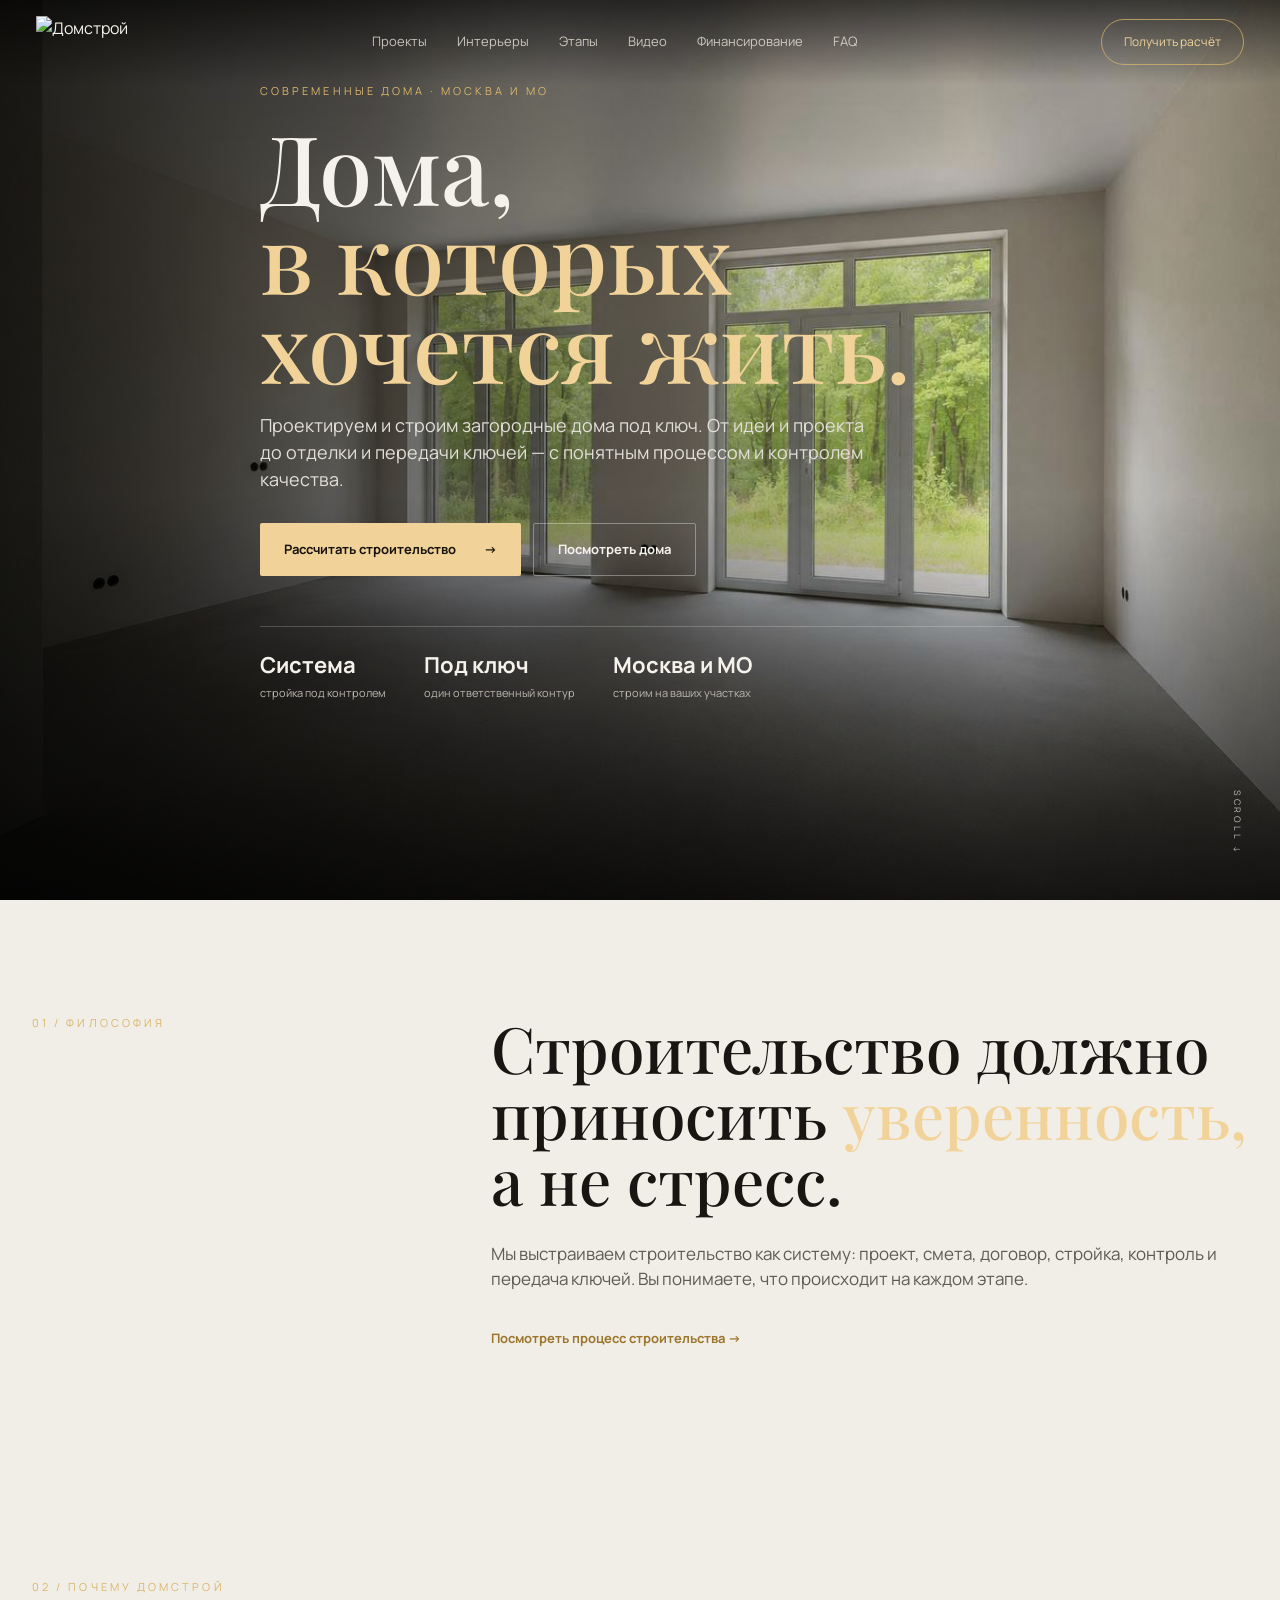
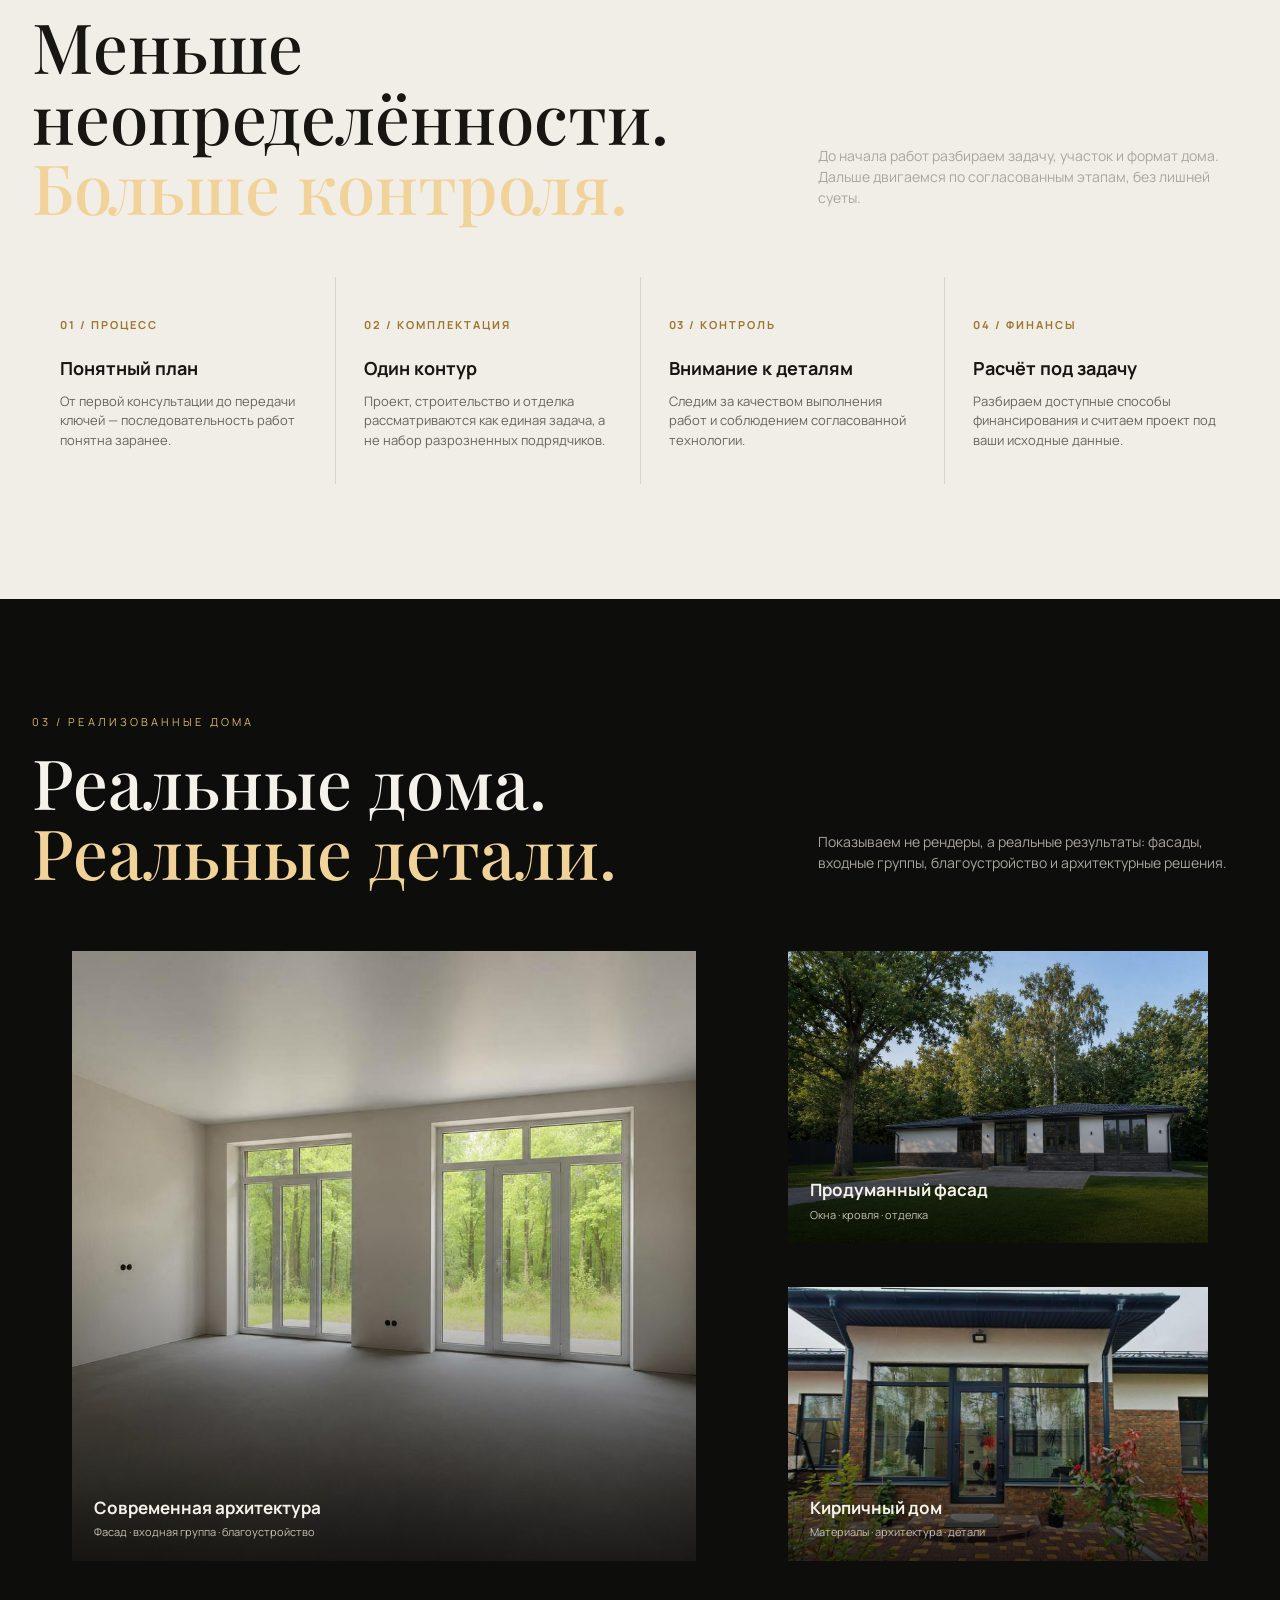
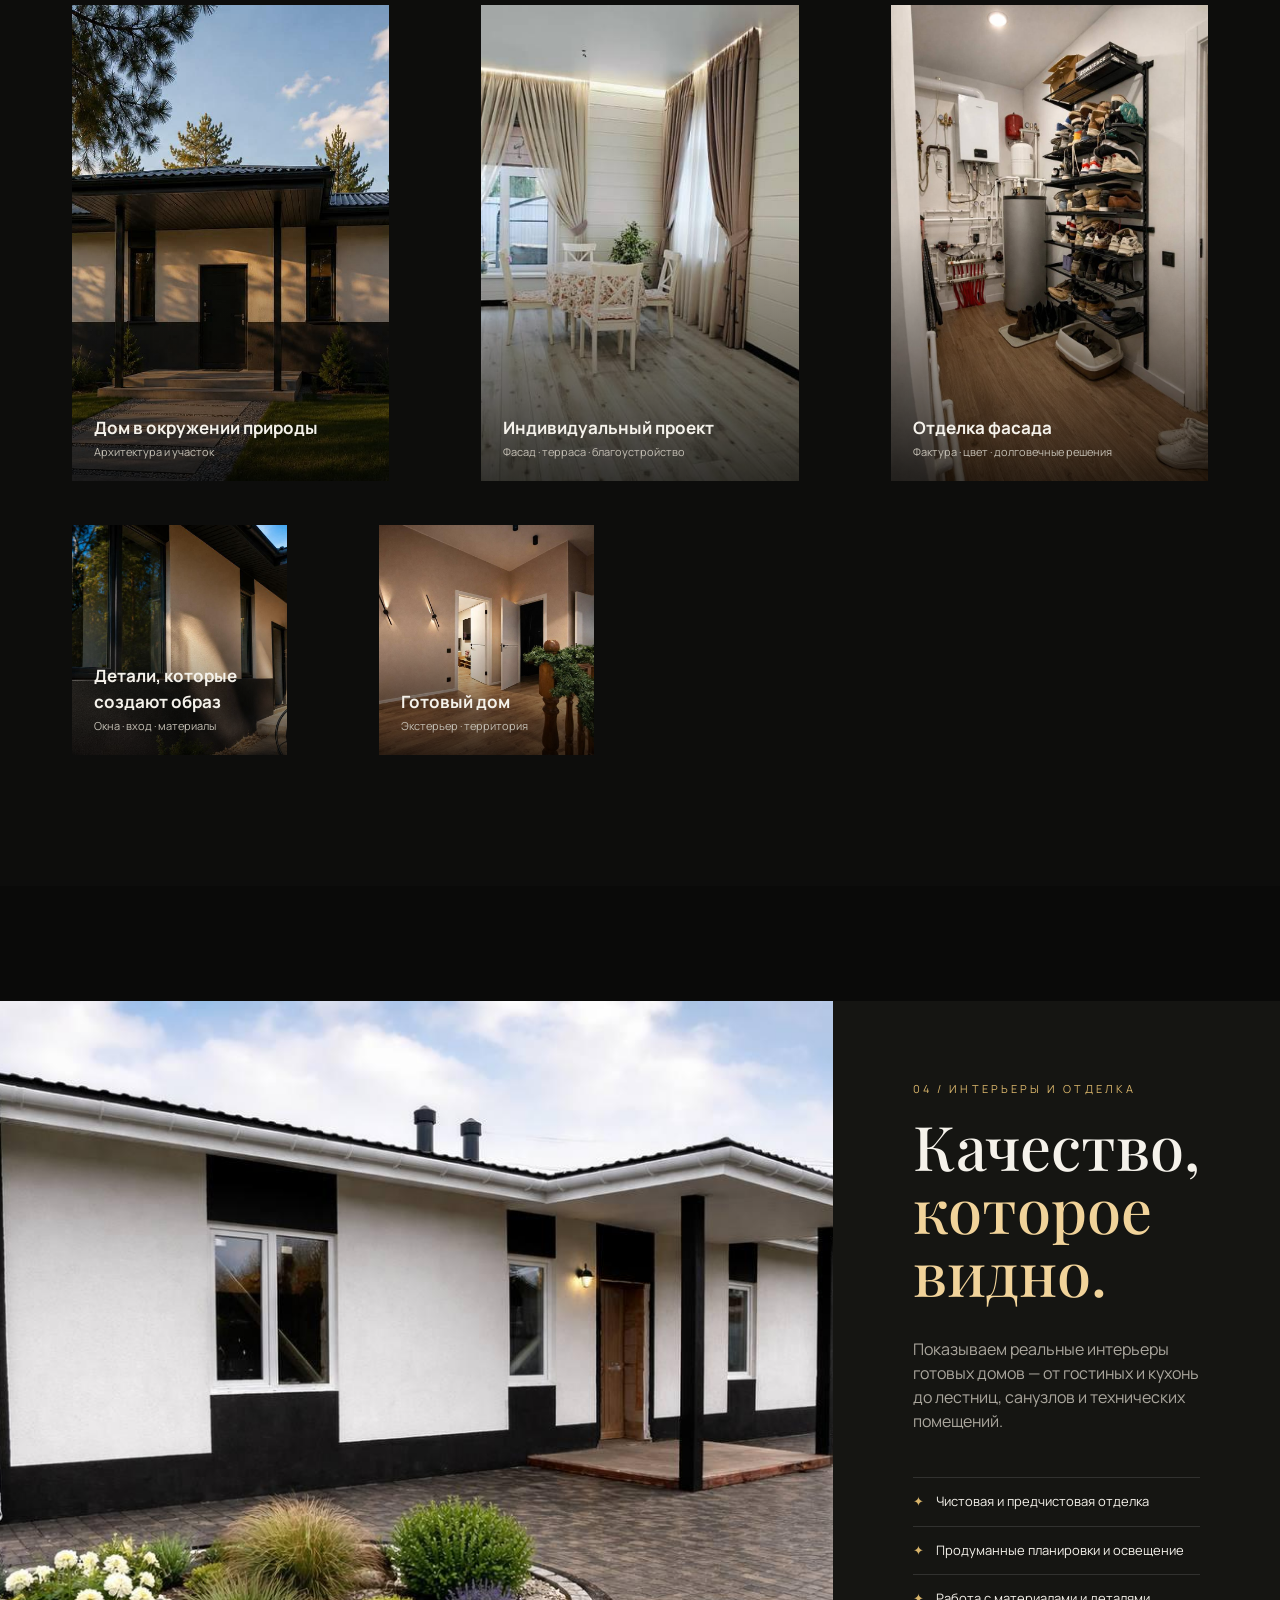
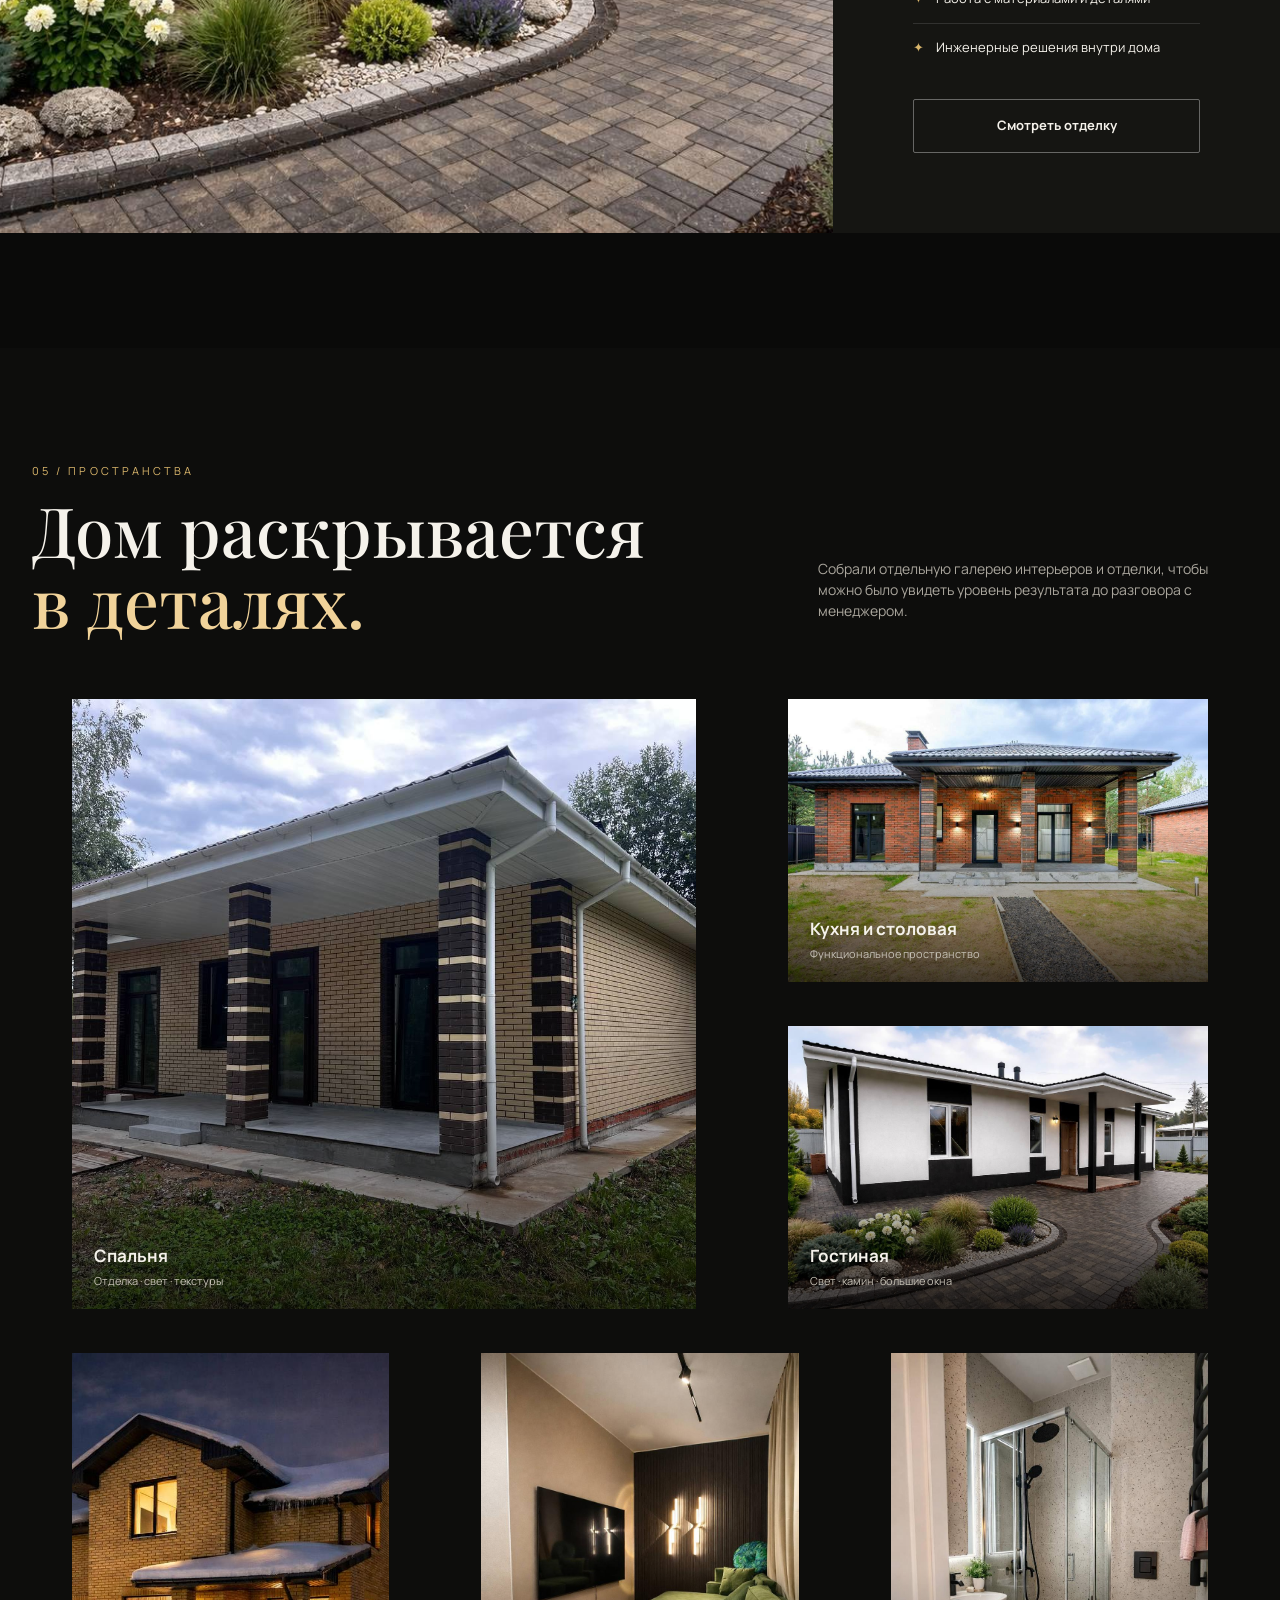
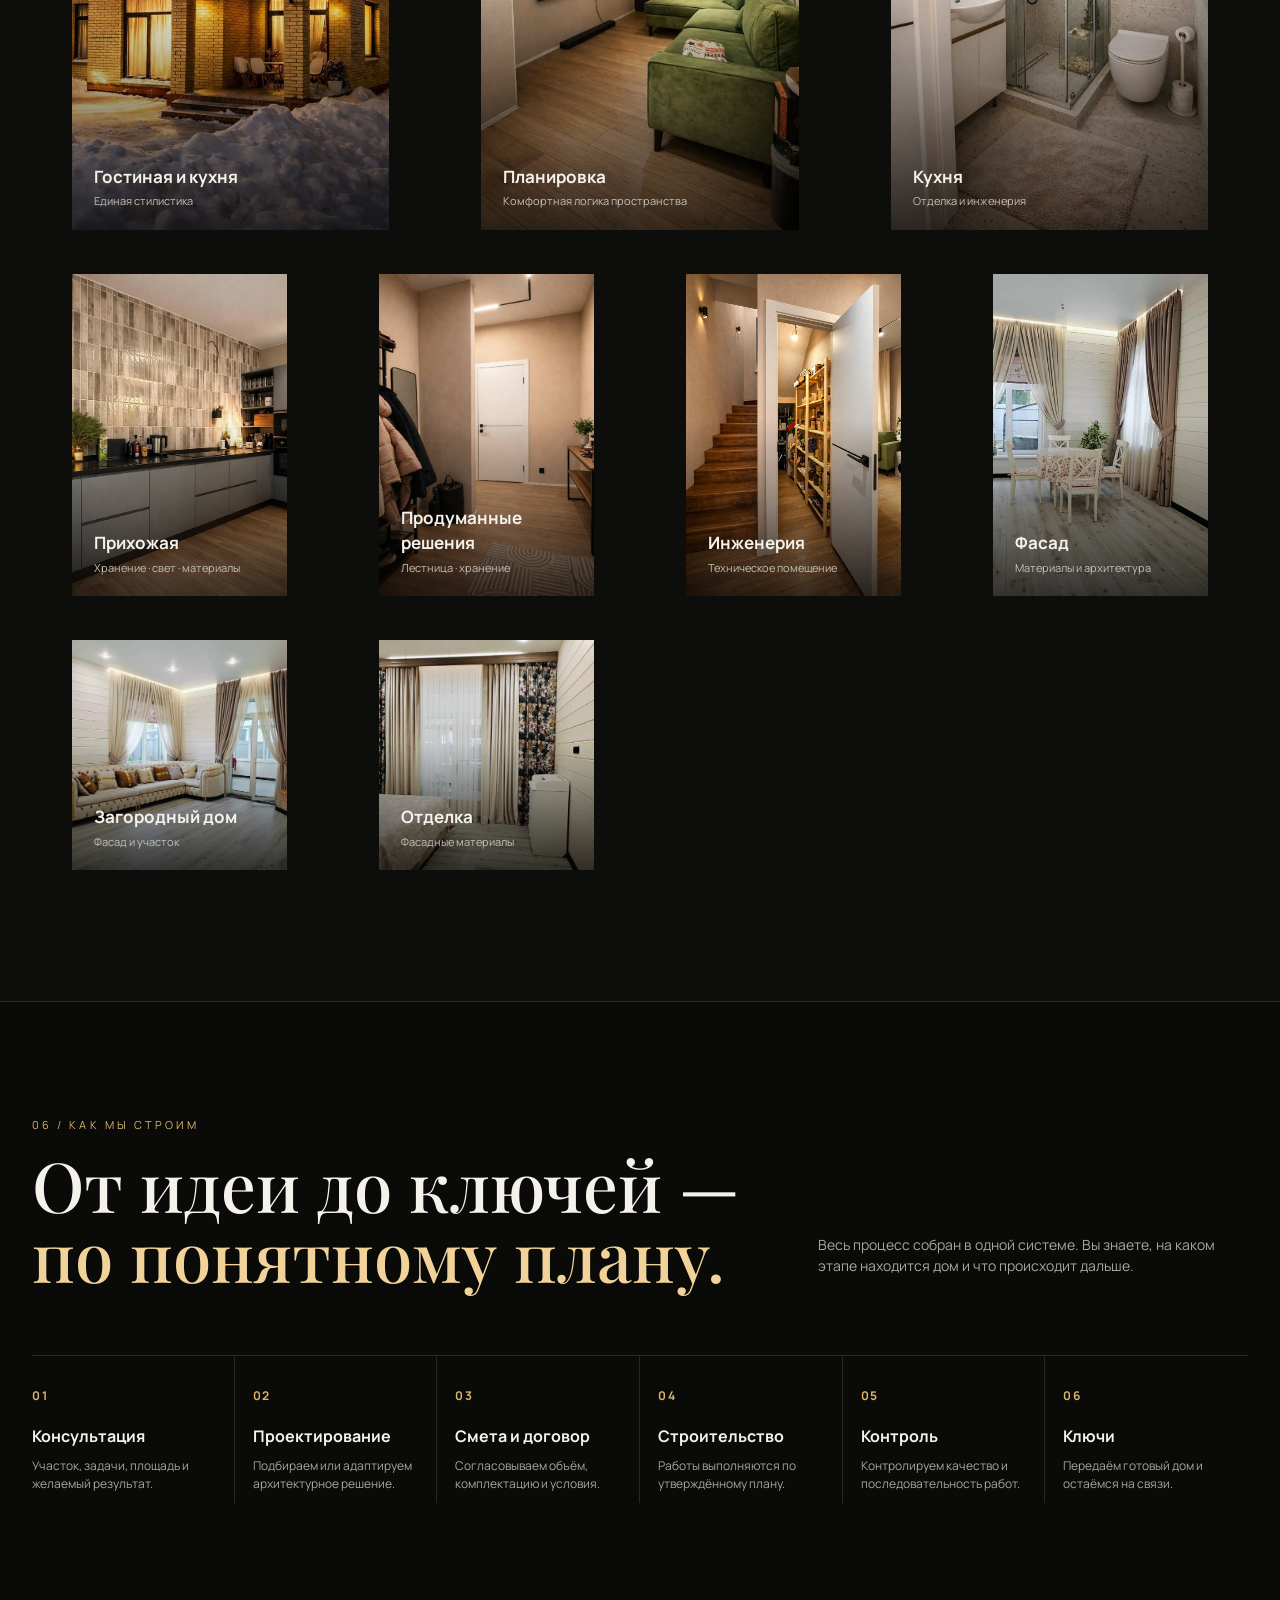
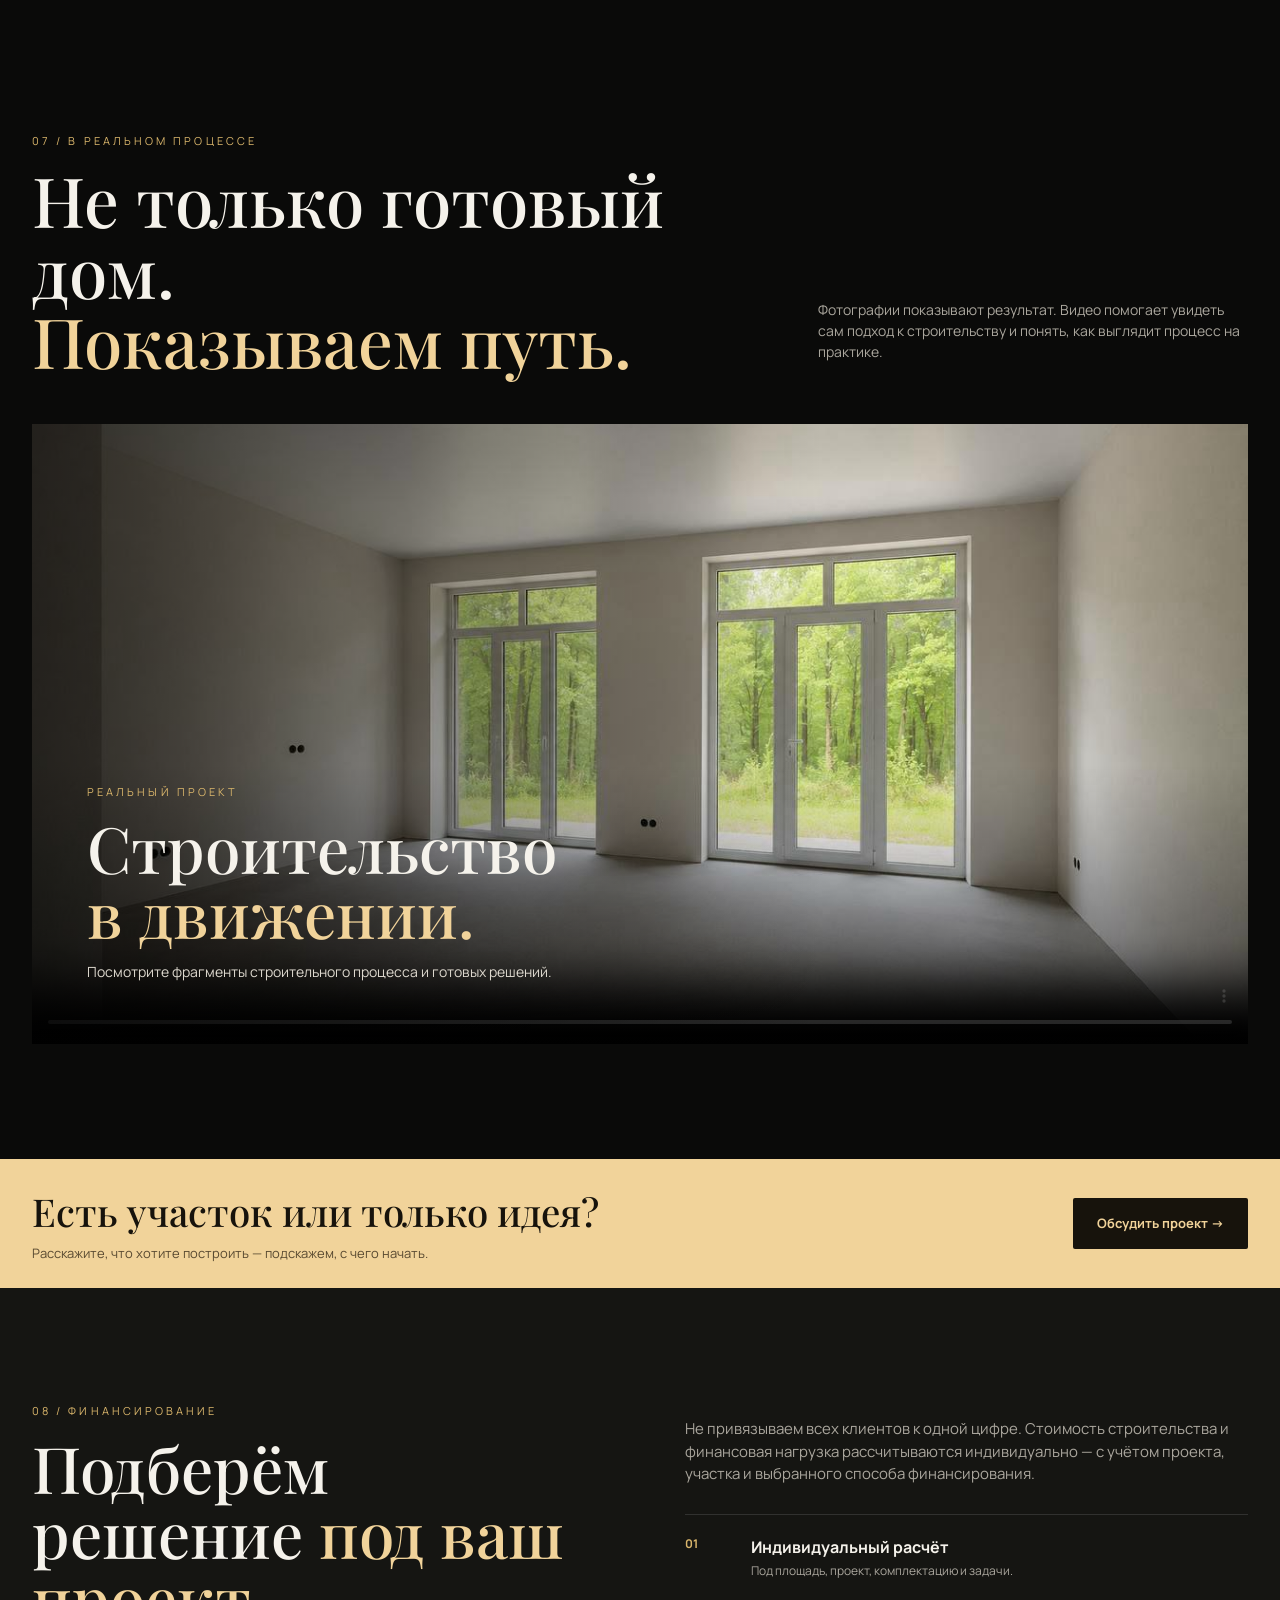
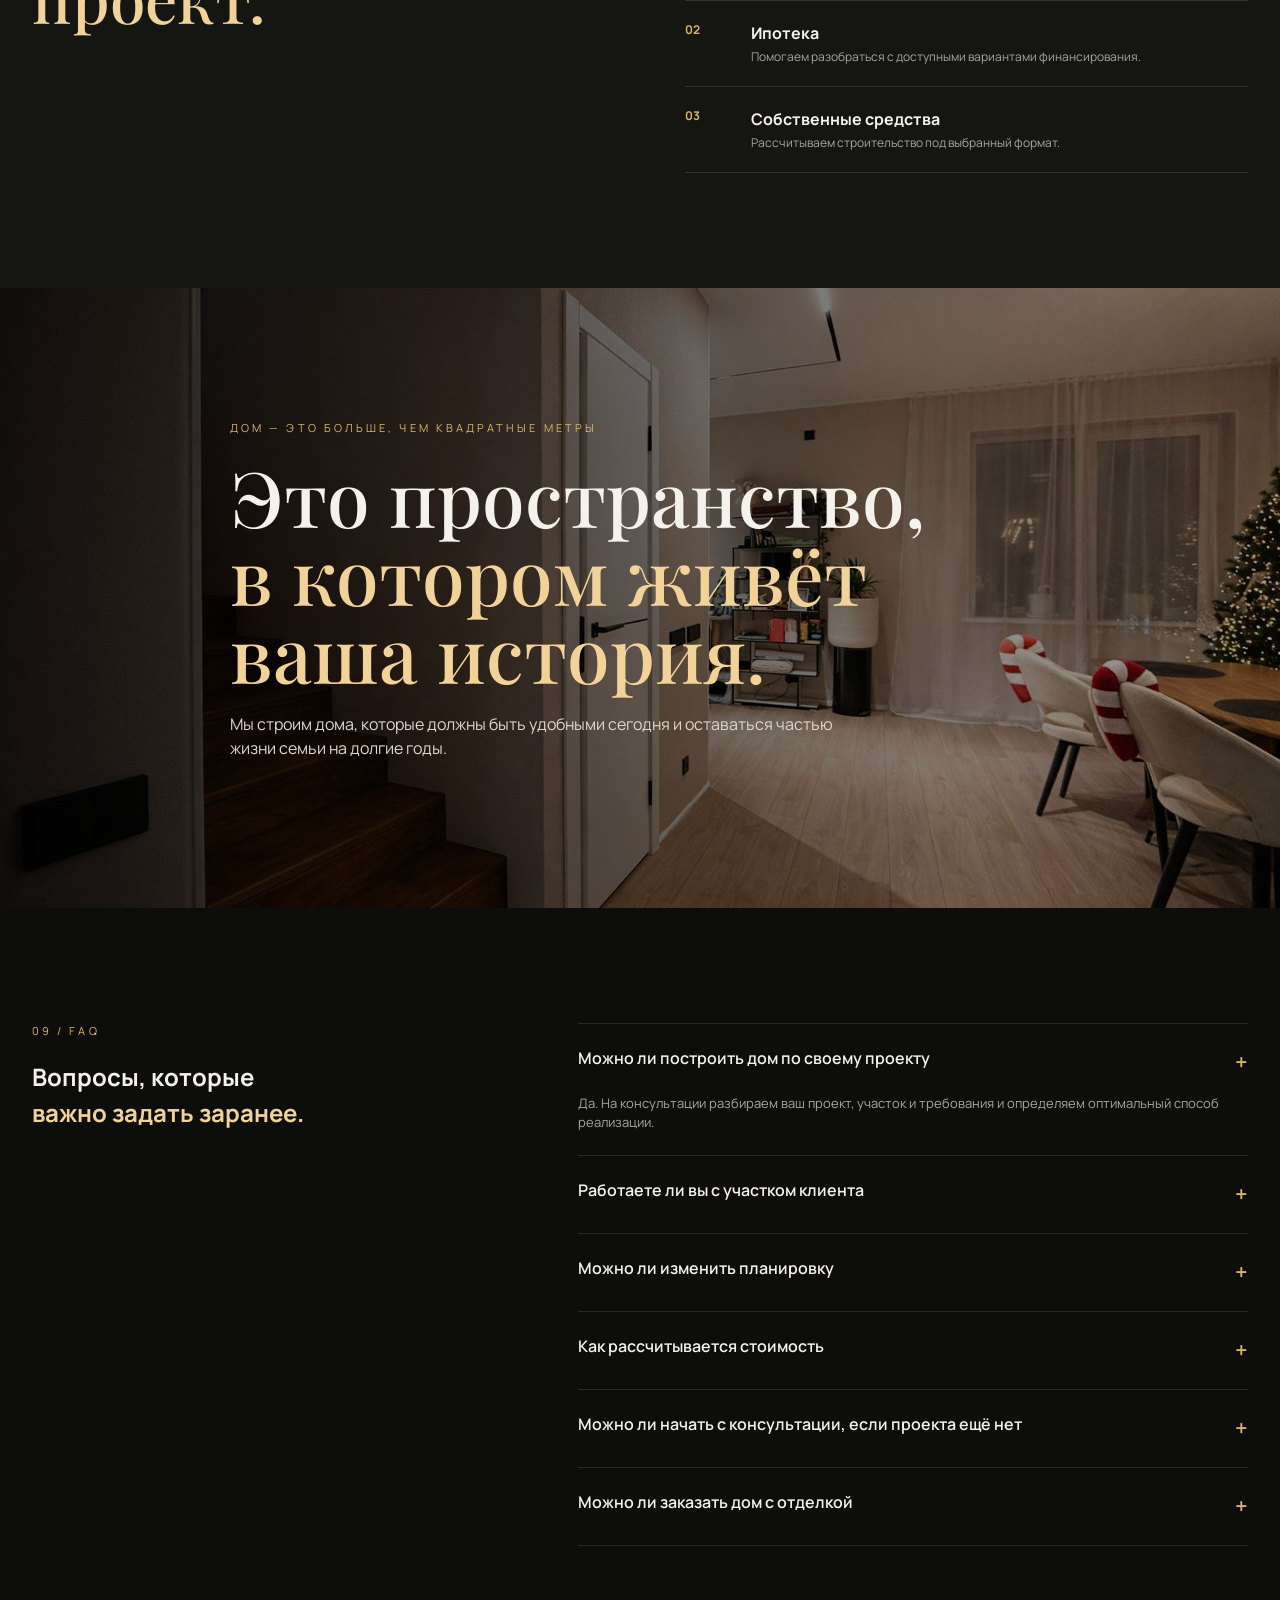
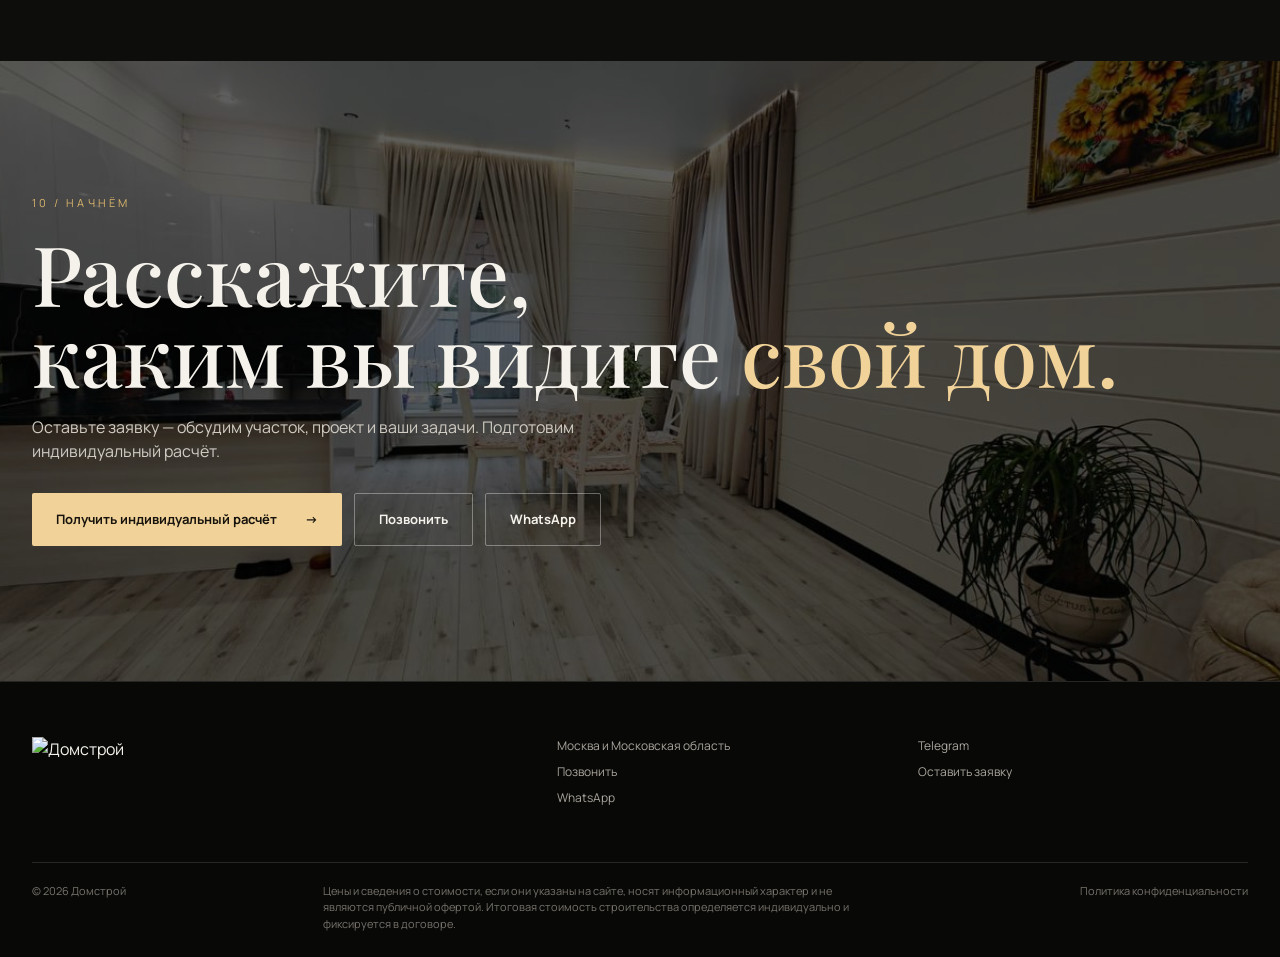
==== commit a7ed15b6: "Add files via upload" ====
--- a/index (1).html
+++ b/index (1).html
@@ -92,15 +92,15 @@
 <figure class="tile"><img loading="lazy" src="1000024781.jpg" alt="Дом с кирпичной отделкой"><div class="tile-caption"><strong>Отделка</strong><span>Фасадные материалы</span></div></figure>
 </div></div></section>
 <section class="section process" id="process"><div class="container"><div class="section-head"><div><div class="kicker">06 / КАК МЫ СТРОИМ</div><h2>От идеи до ключей —<br><em>по понятному плану.</em></h2></div><p>Весь процесс собран в одной системе. Вы знаете, на каком этапе находится дом и что происходит дальше.</p></div><div class="steps"><article class="step"><b>01</b><h3>Консультация</h3><p>Участок, задачи, площадь и желаемый результат.</p></article><article class="step"><b>02</b><h3>Проектирование</h3><p>Подбираем или адаптируем архитектурное решение.</p></article><article class="step"><b>03</b><h3>Смета и договор</h3><p>Согласовываем объём, комплектацию и условия.</p></article><article class="step"><b>04</b><h3>Строительство</h3><p>Работы выполняются по утверждённому плану.</p></article><article class="step"><b>05</b><h3>Контроль</h3><p>Контролируем качество и последовательность работ.</p></article><article class="step"><b>06</b><h3>Ключи</h3><p>Передаём готовый дом и остаёмся на связи.</p></article></div></div></section>
-<section class="section video-section" id="construction"><div class="container"><div class="section-head"><div><div class="kicker">07 / В РЕАЛЬНОМ ПРОЦЕССЕ</div><h2>Не только готовый дом.<br><em>Показываем путь.</em></h2></div><p>Фотографии показывают результат. Видео помогает увидеть сам подход к строительству и понять, как выглядит процесс на практике.</p></div><div class="video-wrap"><video controls playsinline preload="metadata" poster="1000024720.jpg"><source src="assets/real-project-video.mp4" type="video/mp4">Ваш браузер не поддерживает видео.</video><div class="video-overlay"></div><div class="video-copy"><div class="kicker">РЕАЛЬНЫЙ ПРОЕКТ</div><h2>Строительство<br><em>в движении.</em></h2><p>Посмотрите фрагменты строительного процесса и готовых решений.</p></div></div></div></section>
+<section class="section video-section" id="construction"><div class="container"><div class="section-head"><div><div class="kicker">07 / В РЕАЛЬНОМ ПРОЦЕССЕ</div><h2>Не только готовый дом.<br><em>Показываем путь.</em></h2></div><p>Фотографии показывают результат. Видео помогает увидеть сам подход к строительству и понять, как выглядит процесс на практике.</p></div><div class="video-wrap"><video controls playsinline preload="metadata" poster="1000024720.jpg"><source src="real-project-video.mp4" type="video/mp4">Ваш браузер не поддерживает видео.</video><div class="video-overlay"></div><div class="video-copy"><div class="kicker">РЕАЛЬНЫЙ ПРОЕКТ</div><h2>Строительство<br><em>в движении.</em></h2><p>Посмотрите фрагменты строительного процесса и готовых решений.</p></div></div></div></section>
 <section class="lead-strip"><div class="container lead-strip-inner"><div><strong>Есть участок или только идея?</strong><br><span>Расскажите, что хотите построить — подскажем, с чего начать.</span></div><a class="btn btn-dark js-lead" href="#contact">Обсудить проект →</a></div></section>
 <section class="section finance" id="finance"><div class="container finance-grid"><div><div class="kicker">08 / ФИНАНСИРОВАНИЕ</div><h2>Подберём решение <em>под ваш проект.</em></h2></div><div><p class="finance-copy">Не привязываем всех клиентов к одной цифре. Стоимость строительства и финансовая нагрузка рассчитываются индивидуально — с учётом проекта, участка и выбранного способа финансирования.</p><div class="finance-list"><div class="finance-item"><b>01</b><div><strong>Индивидуальный расчёт</strong><span>Под площадь, проект, комплектацию и задачи.</span></div></div><div class="finance-item"><b>02</b><div><strong>Ипотека</strong><span>Помогаем разобраться с доступными вариантами финансирования.</span></div></div><div class="finance-item"><b>03</b><div><strong>Собственные средства</strong><span>Рассчитываем строительство под выбранный формат.</span></div></div></div></div></div></section>
 <section class="quote"><img loading="lazy" src="1000024768.jpg" alt="Гостиная готового дома"><div class="container quote-inner"><div class="kicker">ДОМ — ЭТО БОЛЬШЕ, ЧЕМ КВАДРАТНЫЕ МЕТРЫ</div><h2>Это пространство,<br><em>в котором живёт ваша история.</em></h2><p>Мы строим дома, которые должны быть удобными сегодня и оставаться частью жизни семьи на долгие годы.</p></div></section>
 <section class="section dark" id="faq"><div class="container faq-grid"><div><div class="kicker">09 / FAQ</div><h2>Вопросы, которые<br><em>важно задать заранее.</em></h2></div><div class="faq"><details open><summary>Можно ли построить дом по своему проекту <span>+</span></summary><p>Да. На консультации разбираем ваш проект, участок и требования и определяем оптимальный способ реализации.</p></details><details><summary>Работаете ли вы с участком клиента <span>+</span></summary><p>Да. Участок можно рассмотреть на этапе консультации и учесть его особенности при проектировании.</p></details><details><summary>Можно ли изменить планировку <span>+</span></summary><p>Параметры дома и планировка обсуждаются до согласования проекта и сметы.</p></details><details><summary>Как рассчитывается стоимость <span>+</span></summary><p>Индивидуально: учитываются площадь, проект, конструктив, комплектация, участок и выбранный объём работ.</p></details><details><summary>Можно ли начать с консультации, если проекта ещё нет <span>+</span></summary><p>Да. Можно начать с исходных данных: участок, желаемая площадь, количество комнат, стиль и ориентиры по бюджету. На их основе определим дальнейшие шаги.</p></details><details><summary>Можно ли заказать дом с отделкой <span>+</span></summary><p>Да, объём работ обсуждается заранее и фиксируется в согласованной комплектации и договоре.</p></details></div></div></section>
-<section class="contact" id="contact"><img loading="lazy" src="1000024779.jpg" alt="Готовый дом Домстрой"><div class="container contact-inner"><div class="kicker">10 / НАЧНЁМ</div><h2>Расскажите,<br>каким вы видите <em>свой дом.</em></h2><p>Оставьте заявку — обсудим участок, проект и ваши задачи. Подготовим индивидуальный расчёт.</p><div class="actions"><a class="btn btn-gold js-lead" href="#contact">Получить индивидуальный расчёт <b>→</b></a><a class="btn btn-outline" href="tel:+79173337928">Позвонить</a></div></div></section>
+<section class="contact" id="contact"><img loading="lazy" src="1000024779.jpg" alt="Готовый дом Домстрой"><div class="container contact-inner"><div class="kicker">10 / НАЧНЁМ</div><h2>Расскажите,<br>каким вы видите <em>свой дом.</em></h2><p>Оставьте заявку — обсудим участок, проект и ваши задачи. Подготовим индивидуальный расчёт.</p><div class="actions"><a class="btn btn-gold js-lead" href="#contact">Получить индивидуальный расчёт <b>→</b></a><a class="btn btn-outline" href="tel:+79173337928">Позвонить</a><a class="btn btn-outline whatsapp-btn" href="https://wa.me/79173337928" target="_blank" rel="noopener">WhatsApp</a></div></div></section>
 </main>
-<div class="mobile-cta"><a class="call" href="tel:+79173337928">Позвонить</a><a class="tg" href="https://t.me/businessfinlib">Telegram</a></div>
-<div class="lead-modal" id="leadModal" aria-hidden="true"><div class="lead-card"><button class="lead-close" id="leadClose" aria-label="Закрыть">×</button><div class="kicker">ИНДИВИДУАЛЬНЫЙ РАСЧЁТ</div><h2>Расскажите<br>о вашем доме.</h2><p>Несколько ответов — и у вас будет понятный следующий шаг по проекту.</p><form id="leadForm"><input name="name" placeholder="Ваше имя" required><input name="phone" type="tel" placeholder="Телефон" required><input name="plot" placeholder="Участок: есть / в поиске / где находится" required><input name="area" placeholder="Желаемая площадь"><textarea name="comment" placeholder="Что хотите построить? Можно в свободной форме"></textarea><label class="consent"><input type="checkbox" name="personal_consent" value="yes" required><span>Я даю согласие на обработку моих персональных данных в соответствии с <a href="privacy.html" target="_blank" rel="noopener">Политикой конфиденциальности</a>.</span></label><button class="btn btn-gold" type="submit">Сформировать заявку →</button><small>Отправляя форму, вы подтверждаете согласие. Данные используются для обработки вашего обращения.</small></form></div></div><div class="toast" id="toast">Заявка подготовлена — открываем Telegram.</div><footer class="footer"><div class="container footer-grid"><div><img class="footer-logo" src="https://raw.githubusercontent.com/Denigrafia757/Denigrafia757.github.io/main/logo-domstroy-light.png" alt="Домстрой"></div><div class="footer-col"><span>Москва и Московская область</span><a href="tel:+79173337928">+7 917 333-79-28</a></div><div class="footer-col"><a href="https://t.me/businessfinlib">Telegram</a><a href="#contact">Оставить заявку</a></div></div><div class="container footer-bottom"><span>© 2026 Домстрой</span><span>Цены и сведения о стоимости, если они указаны на сайте, носят информационный характер и не являются публичной офертой. Итоговая стоимость строительства определяется индивидуально и фиксируется в договоре.</span><a href="privacy.html">Политика конфиденциальности</a></div></footer>
+<div class="mobile-cta"><a class="call" href="tel:+79173337928">Позвонить</a><a class="tg whatsapp-btn" href="https://wa.me/79173337928" target="_blank" rel="noopener">WhatsApp</a></div>
+<div class="lead-modal" id="leadModal" aria-hidden="true"><div class="lead-card"><button class="lead-close" id="leadClose" aria-label="Закрыть">×</button><div class="kicker">ИНДИВИДУАЛЬНЫЙ РАСЧЁТ</div><h2>Расскажите<br>о вашем доме.</h2><p>Несколько ответов — и у вас будет понятный следующий шаг по проекту.</p><form id="leadForm"><input name="name" placeholder="Ваше имя" required><input name="phone" type="tel" placeholder="Телефон" required><input name="plot" placeholder="Участок: есть / в поиске / где находится" required><input name="area" placeholder="Желаемая площадь"><textarea name="comment" placeholder="Что хотите построить? Можно в свободной форме"></textarea><label class="consent"><input type="checkbox" name="personal_consent" value="yes" required><span>Я даю согласие на обработку моих персональных данных в соответствии с <a href="privacy.html" target="_blank" rel="noopener">Политикой конфиденциальности</a>.</span></label><button class="btn btn-gold" type="submit">Сформировать заявку →</button><small>Отправляя форму, вы подтверждаете согласие. Данные используются для обработки вашего обращения.</small></form></div></div><div class="toast" id="toast">Заявка подготовлена — открываем Telegram.</div><footer class="footer"><div class="container footer-grid"><div><img class="footer-logo" src="https://raw.githubusercontent.com/Denigrafia757/Denigrafia757.github.io/main/logo-domstroy-light.png" alt="Домстрой"></div><div class="footer-col"><span>Москва и Московская область</span><a href="tel:+79173337928">Позвонить</a><a href="https://wa.me/79173337928" target="_blank" rel="noopener">WhatsApp</a></div><div class="footer-col"><a href="https://t.me/businessfinlib">Telegram</a><a href="#contact">Оставить заявку</a></div></div><div class="container footer-bottom"><span>© 2026 Домстрой</span><span>Цены и сведения о стоимости, если они указаны на сайте, носят информационный характер и не являются публичной офертой. Итоговая стоимость строительства определяется индивидуально и фиксируется в договоре.</span><a href="privacy.html">Политика конфиденциальности</a></div></footer>
 <div class="lightbox" id="lightbox"><button class="close" aria-label="Закрыть">×</button><div class="lightbox-controls"><button class="lb-arrow lb-prev" aria-label="Предыдущее фото">‹</button><button class="lb-arrow lb-next" aria-label="Следующее фото">›</button></div><img id="lightboxImg" alt=""></div>
 <script>
 const header=document.getElementById('header'),menu=document.getElementById('mobileMenu'),burger=document.querySelector('.burger');
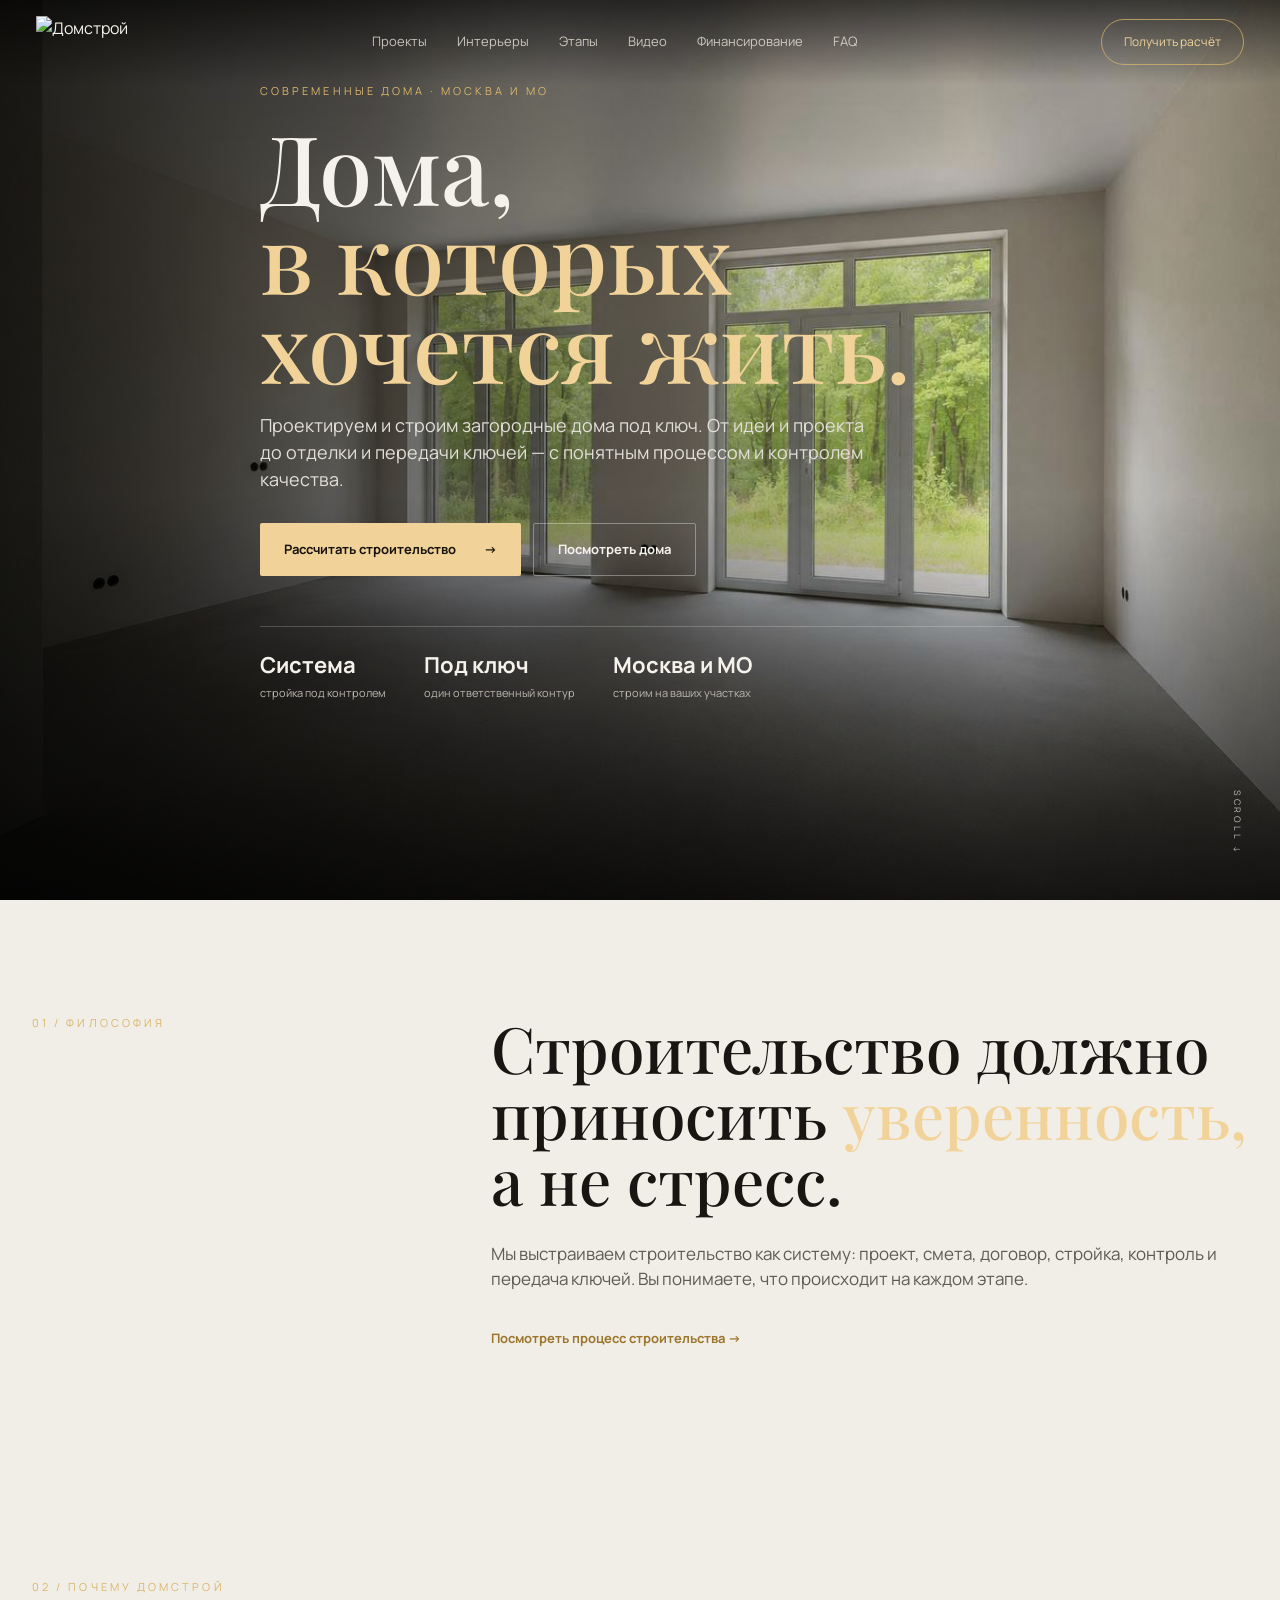
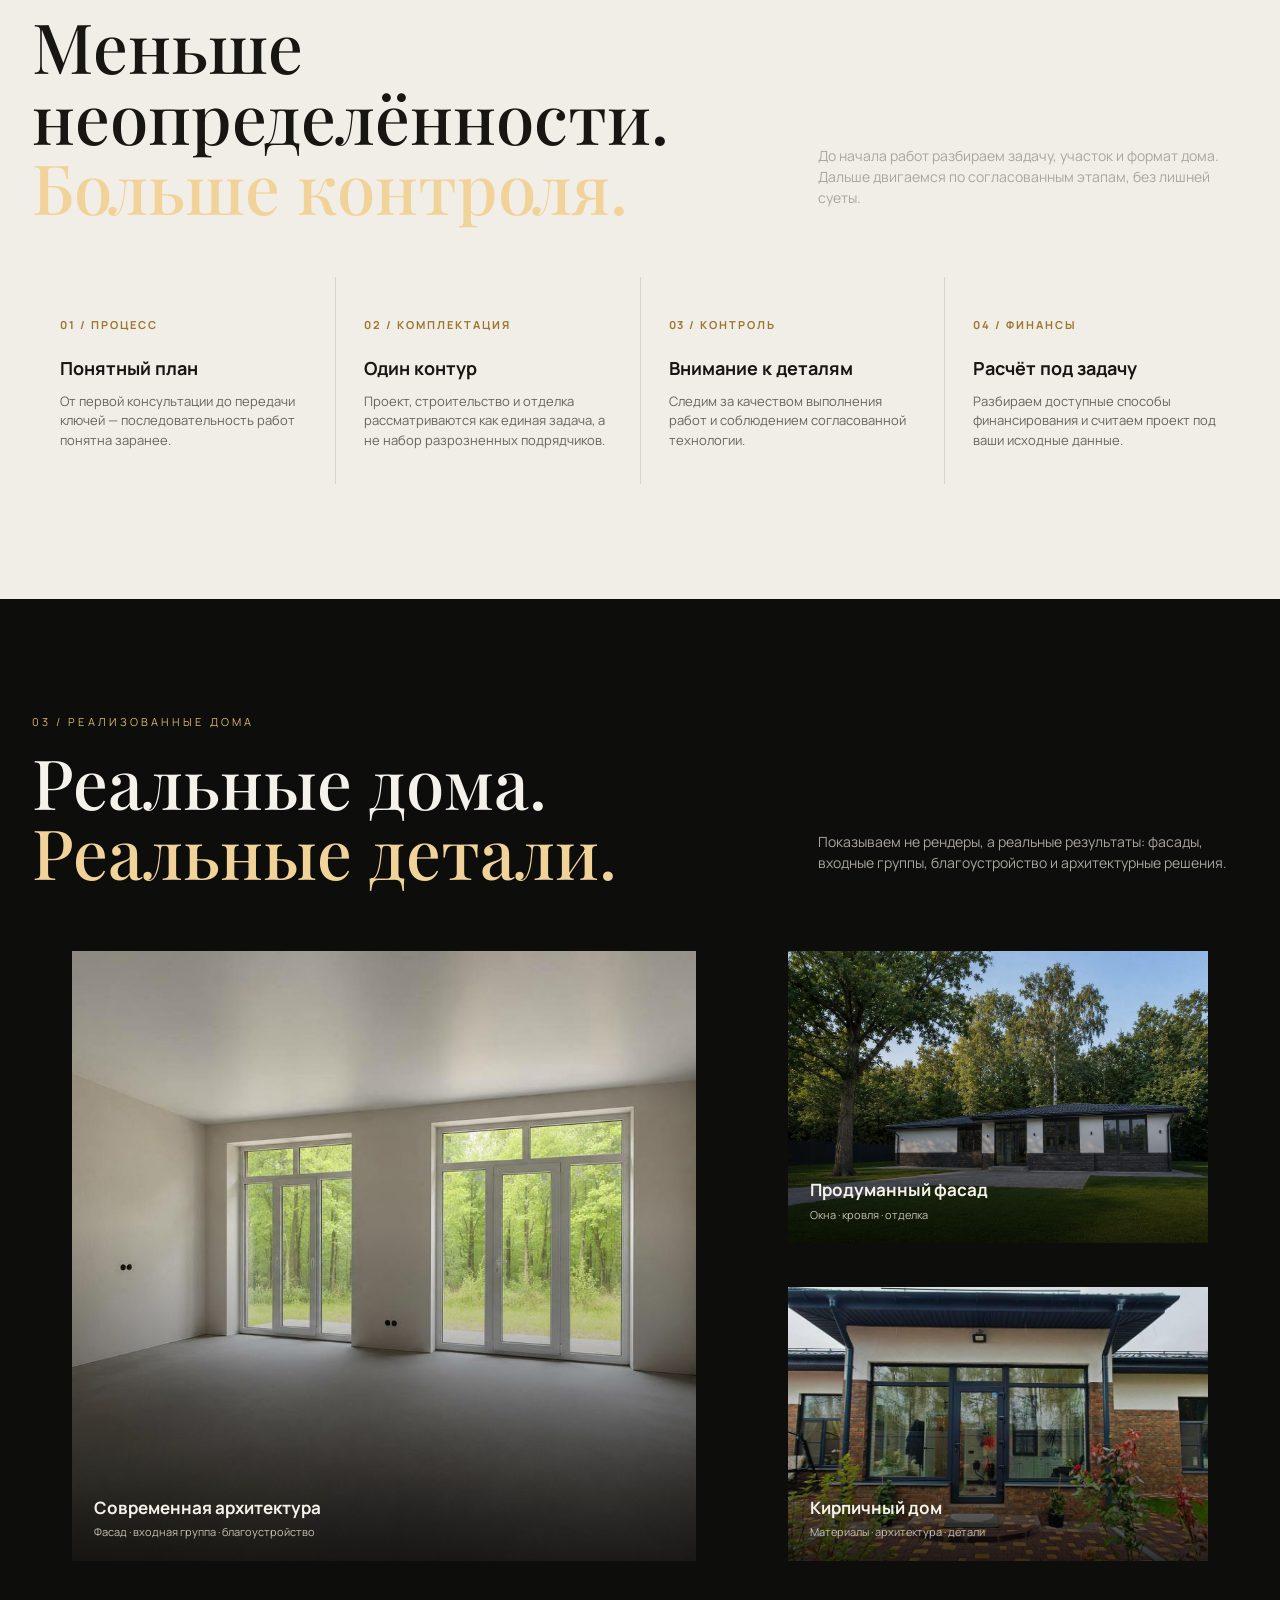
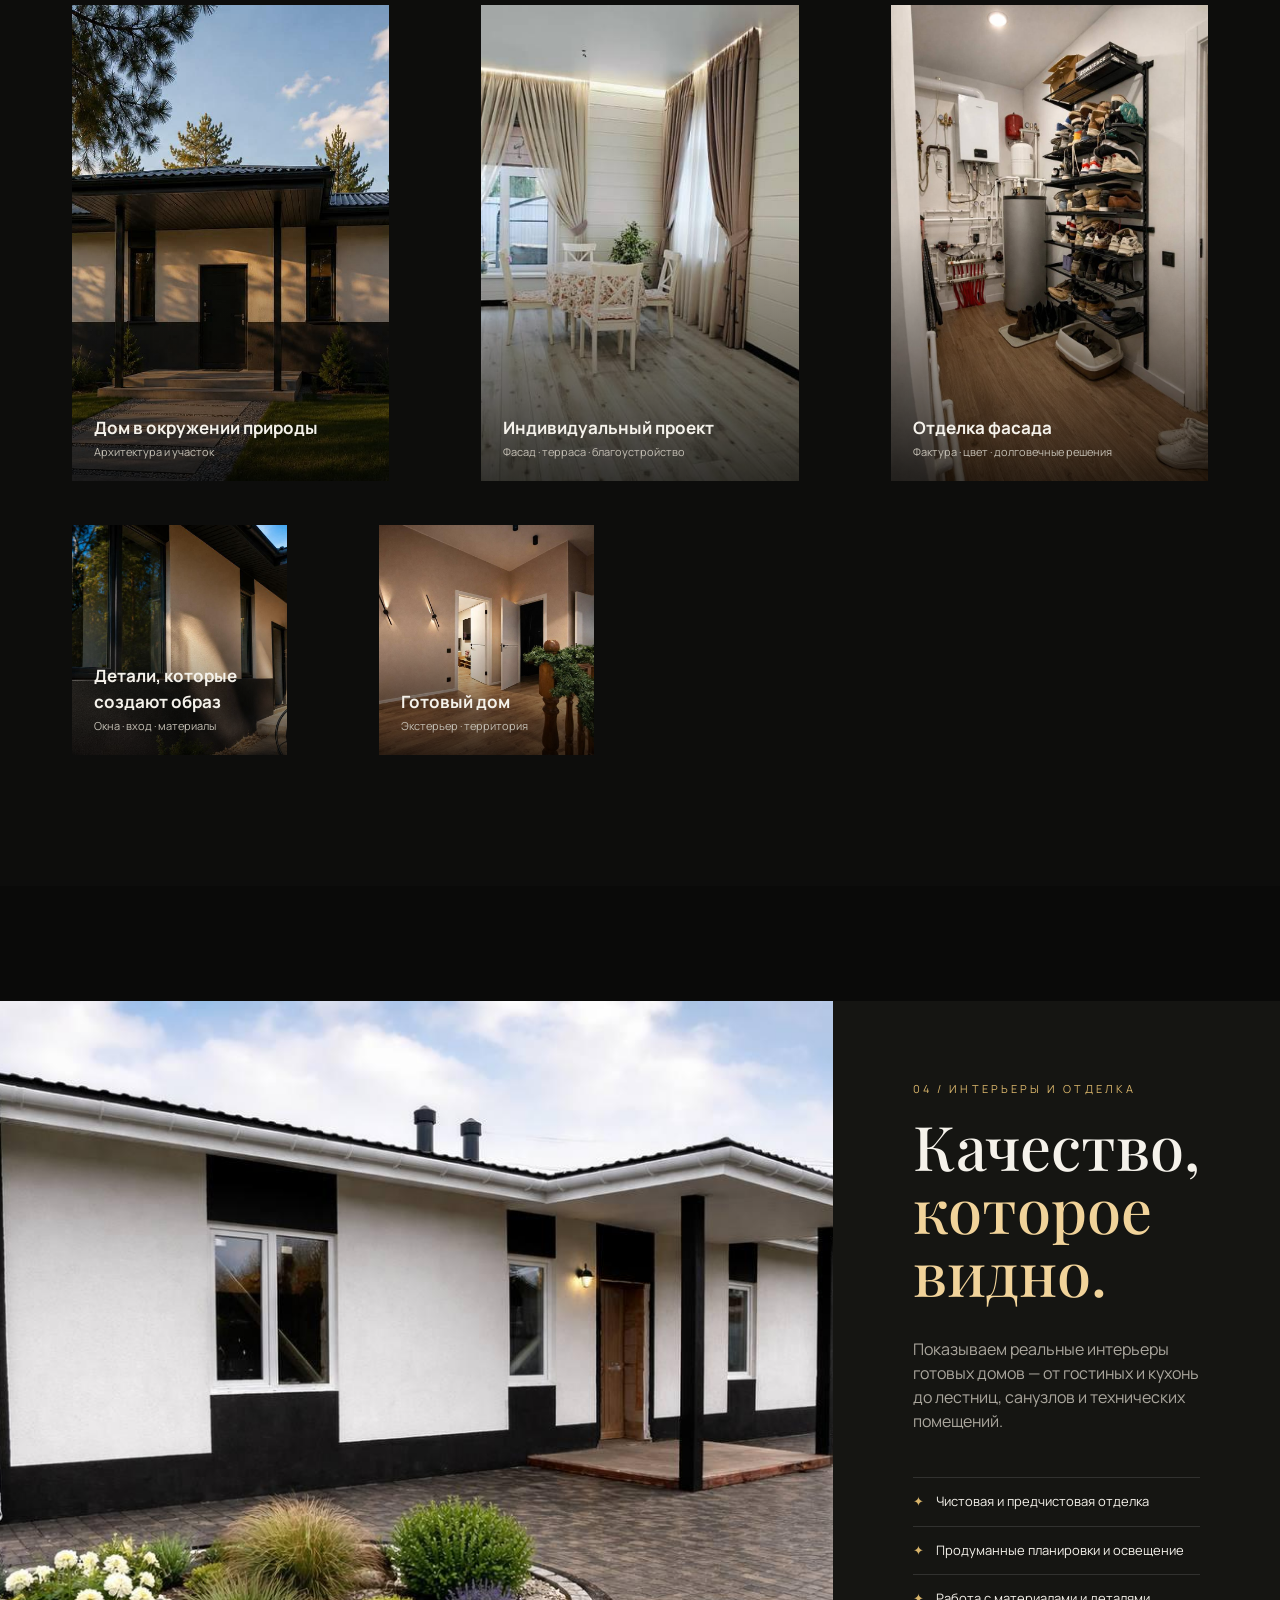
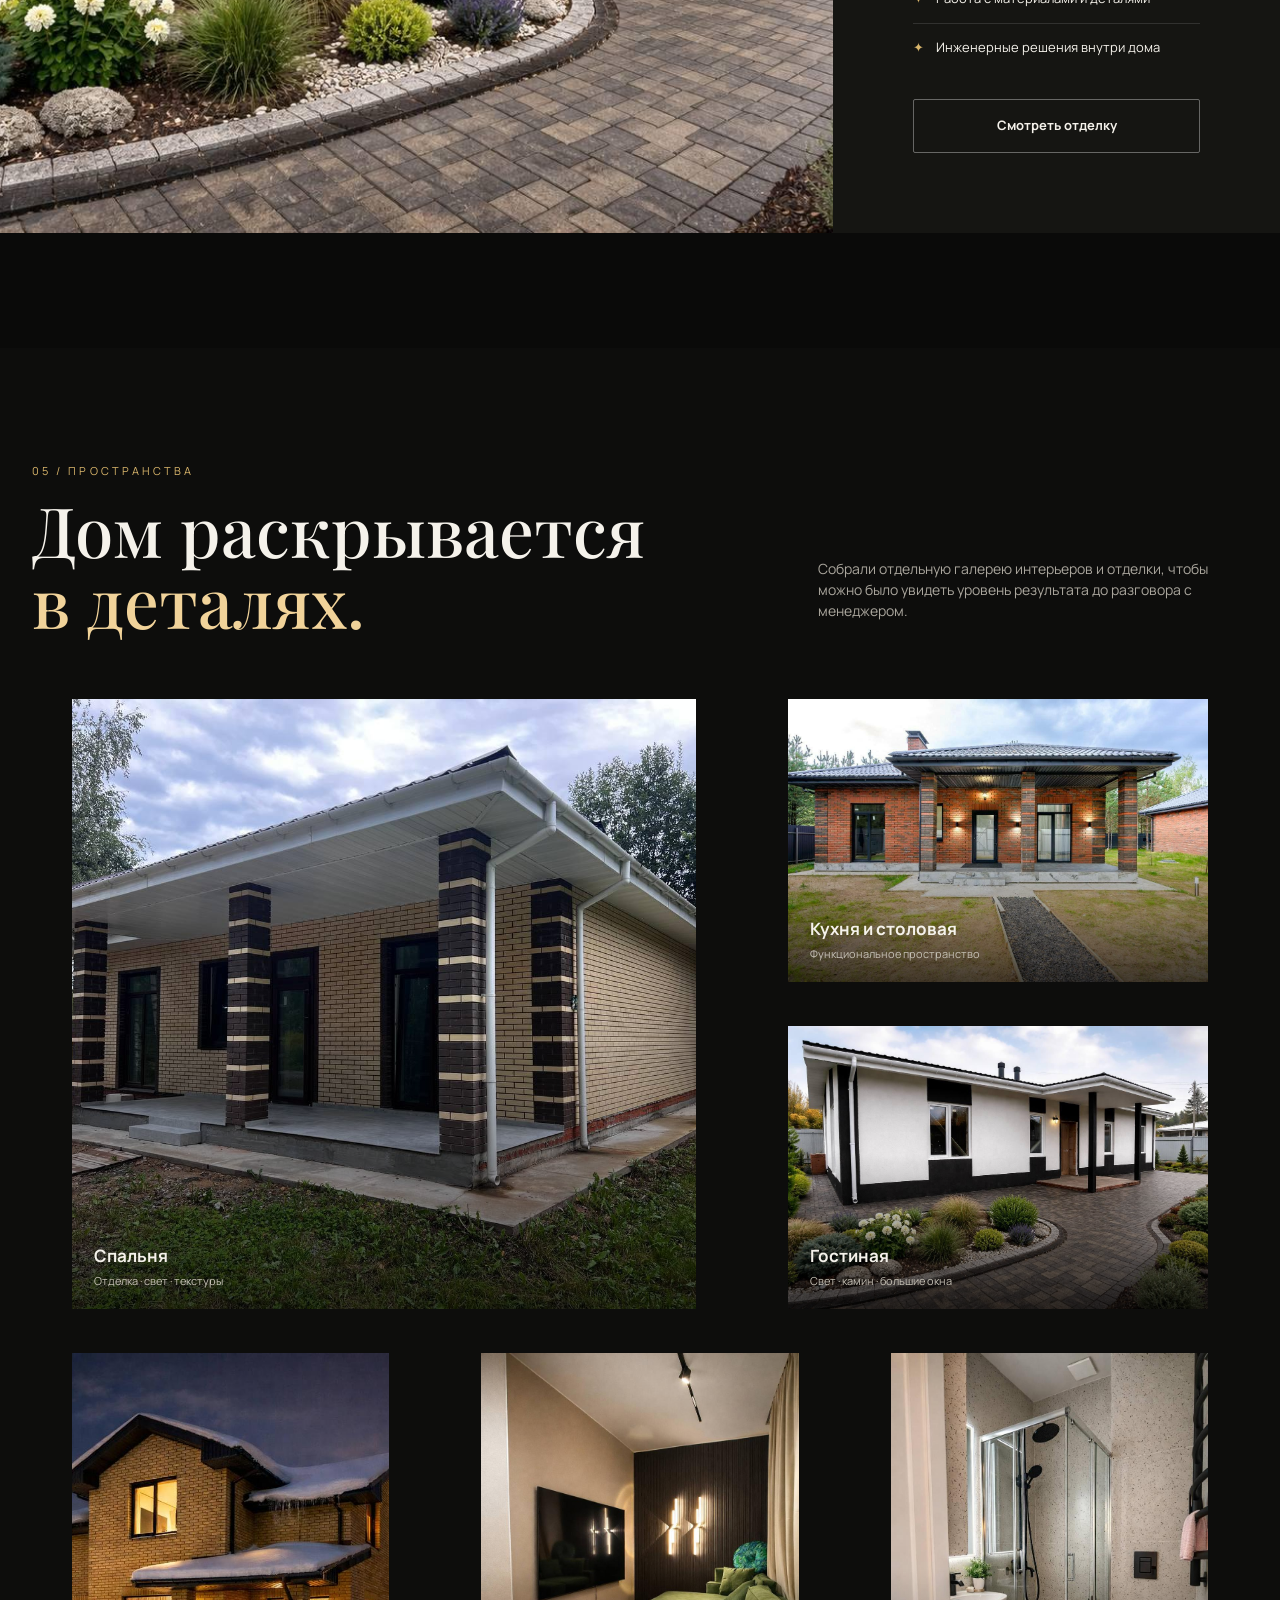
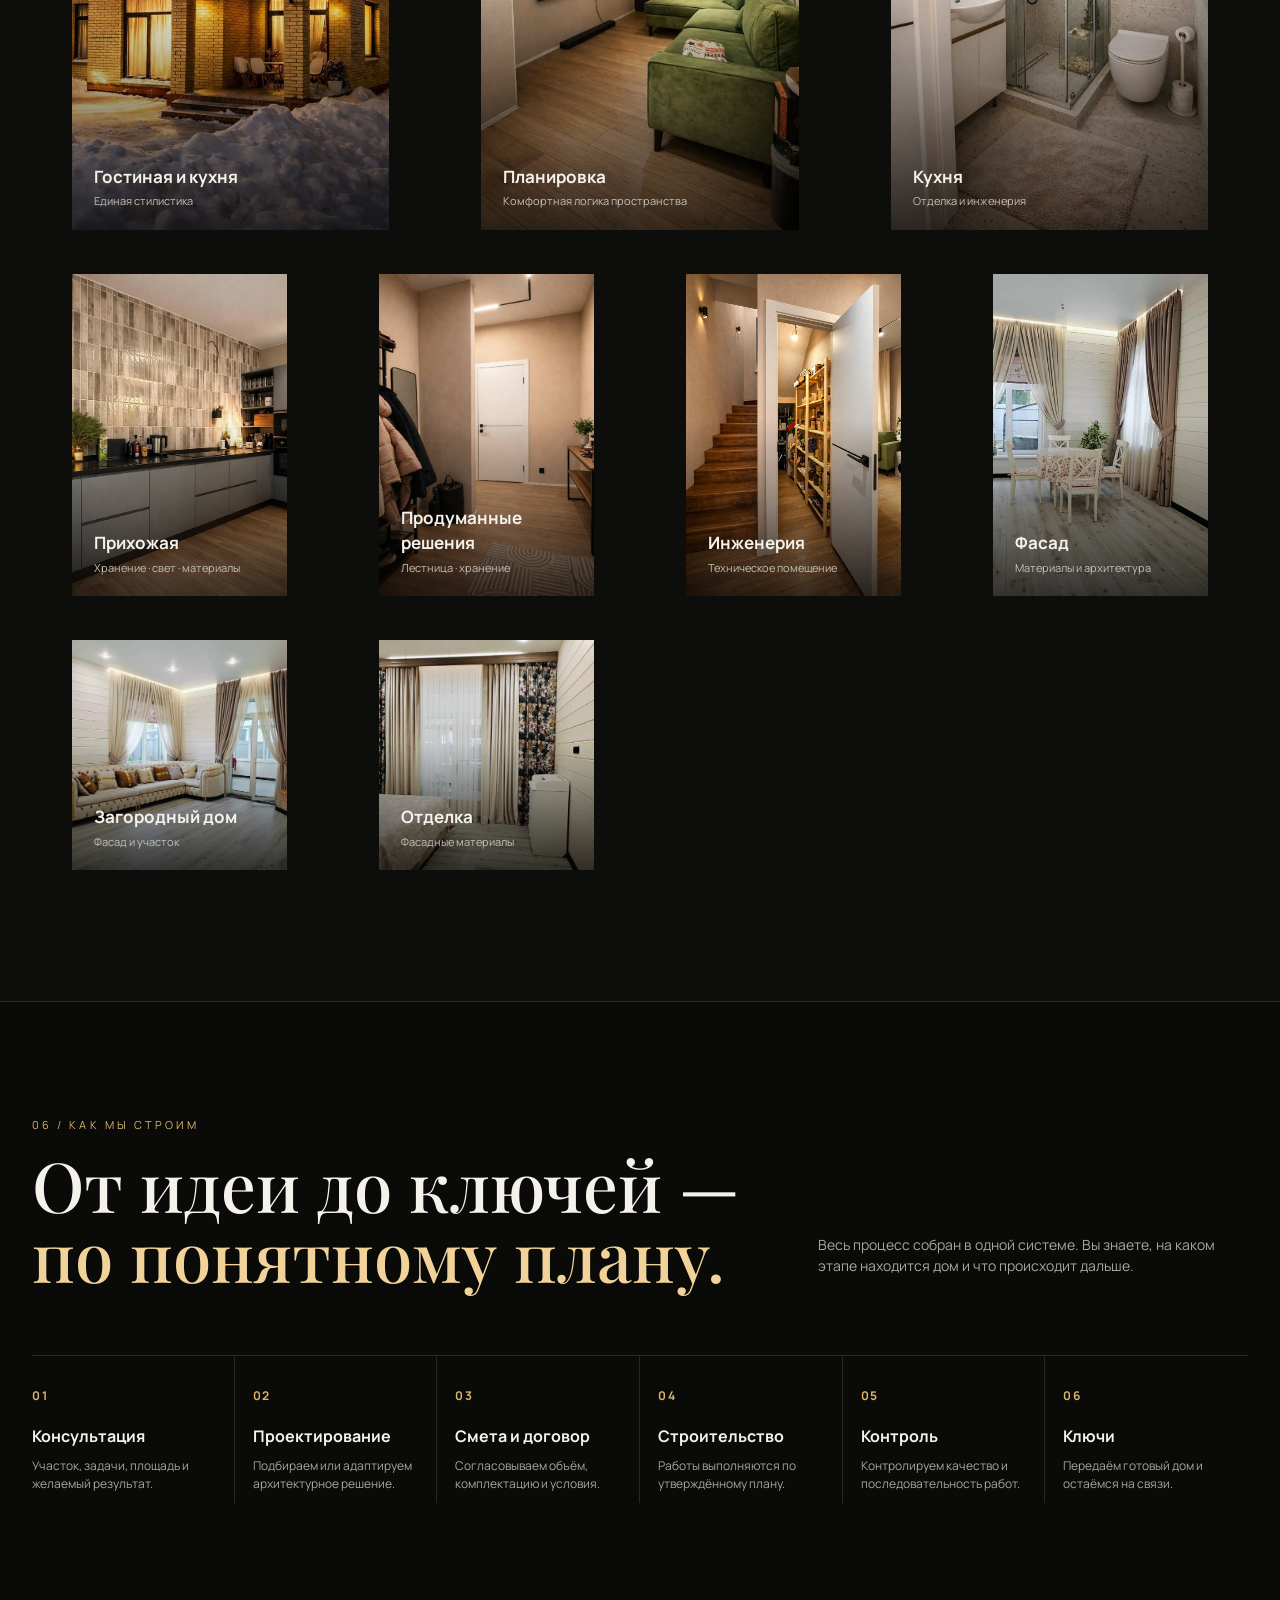
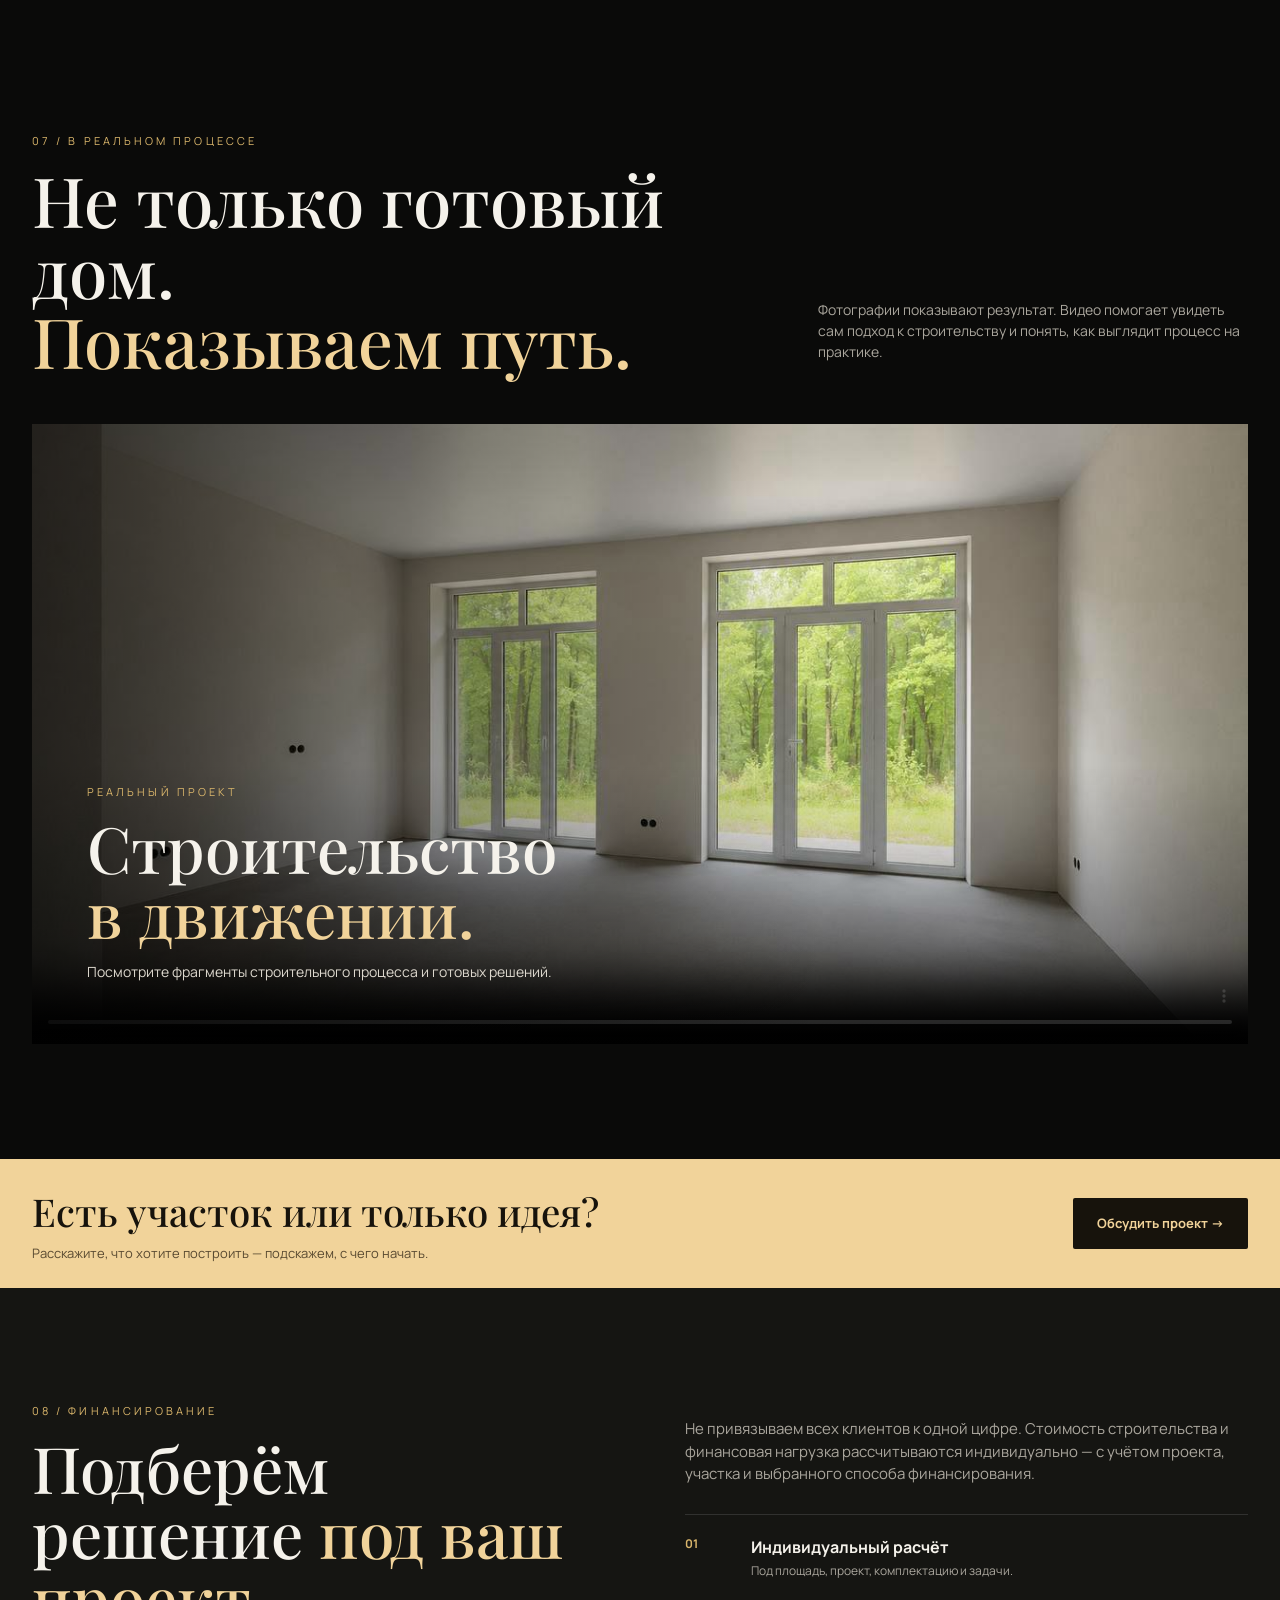
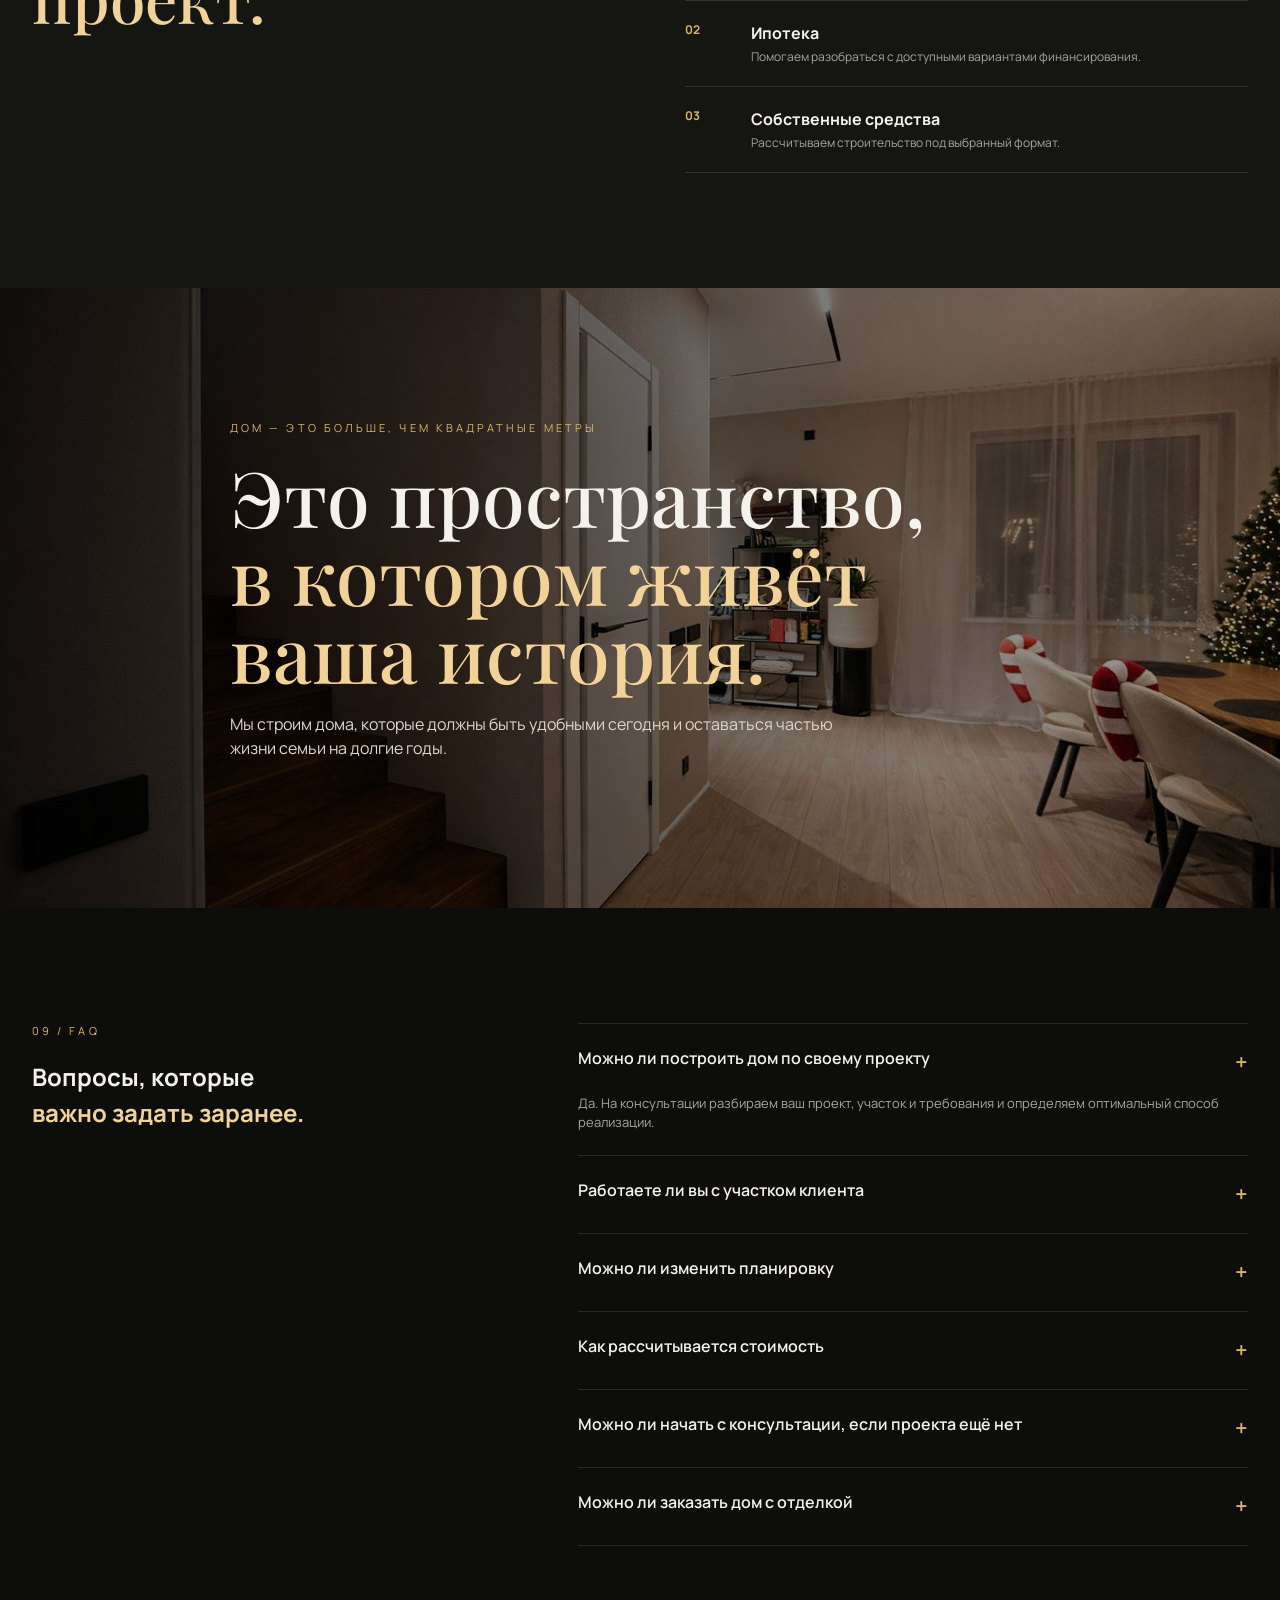
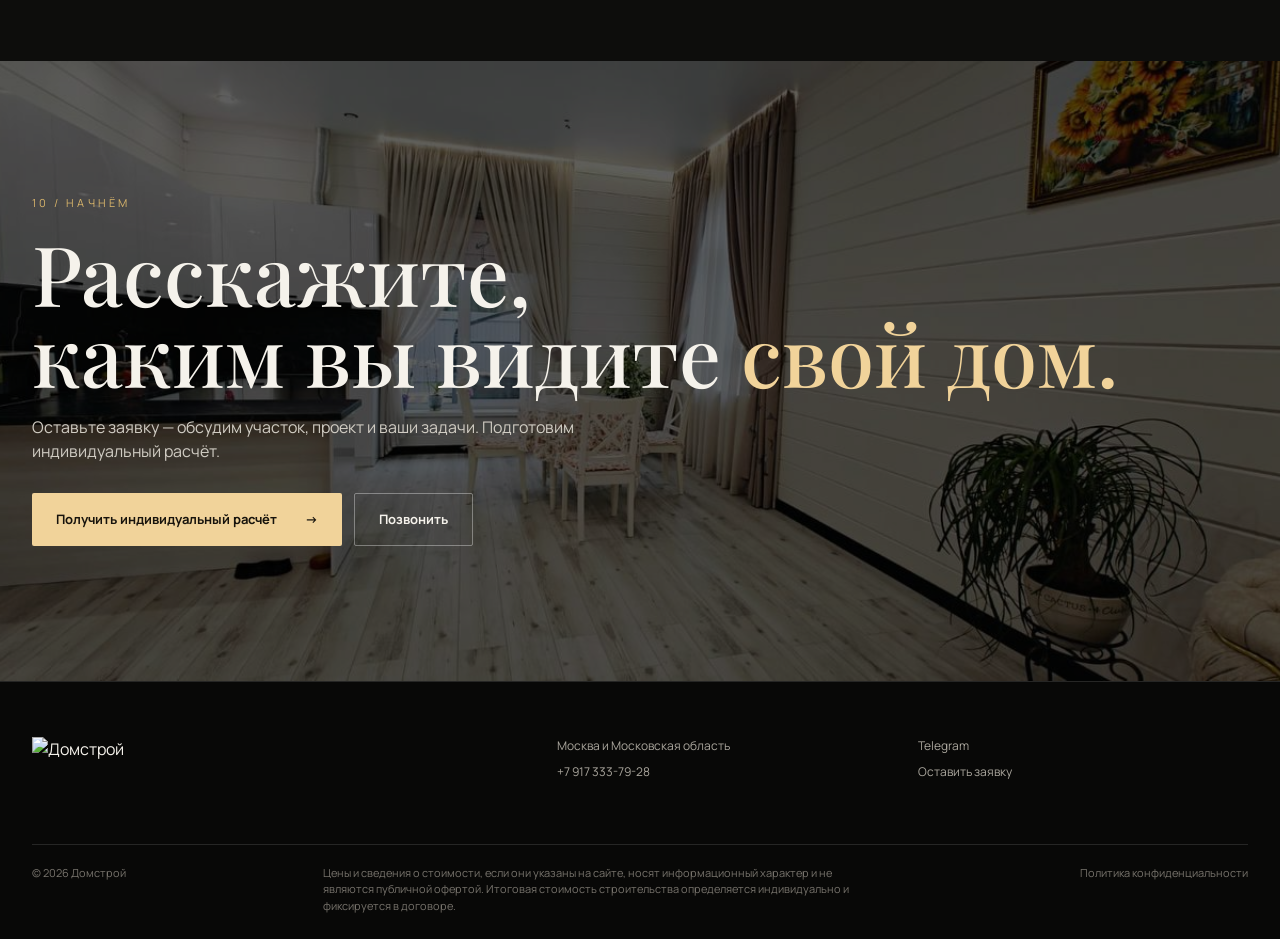
==== commit b82f7d11: "Add files via upload" ====
--- a/index (1).html
+++ b/index (1).html
@@ -92,15 +92,15 @@
 <figure class="tile"><img loading="lazy" src="1000024781.jpg" alt="Дом с кирпичной отделкой"><div class="tile-caption"><strong>Отделка</strong><span>Фасадные материалы</span></div></figure>
 </div></div></section>
 <section class="section process" id="process"><div class="container"><div class="section-head"><div><div class="kicker">06 / КАК МЫ СТРОИМ</div><h2>От идеи до ключей —<br><em>по понятному плану.</em></h2></div><p>Весь процесс собран в одной системе. Вы знаете, на каком этапе находится дом и что происходит дальше.</p></div><div class="steps"><article class="step"><b>01</b><h3>Консультация</h3><p>Участок, задачи, площадь и желаемый результат.</p></article><article class="step"><b>02</b><h3>Проектирование</h3><p>Подбираем или адаптируем архитектурное решение.</p></article><article class="step"><b>03</b><h3>Смета и договор</h3><p>Согласовываем объём, комплектацию и условия.</p></article><article class="step"><b>04</b><h3>Строительство</h3><p>Работы выполняются по утверждённому плану.</p></article><article class="step"><b>05</b><h3>Контроль</h3><p>Контролируем качество и последовательность работ.</p></article><article class="step"><b>06</b><h3>Ключи</h3><p>Передаём готовый дом и остаёмся на связи.</p></article></div></div></section>
-<section class="section video-section" id="construction"><div class="container"><div class="section-head"><div><div class="kicker">07 / В РЕАЛЬНОМ ПРОЦЕССЕ</div><h2>Не только готовый дом.<br><em>Показываем путь.</em></h2></div><p>Фотографии показывают результат. Видео помогает увидеть сам подход к строительству и понять, как выглядит процесс на практике.</p></div><div class="video-wrap"><video controls playsinline preload="metadata" poster="1000024720.jpg"><source src="real-project-video.mp4" type="video/mp4">Ваш браузер не поддерживает видео.</video><div class="video-overlay"></div><div class="video-copy"><div class="kicker">РЕАЛЬНЫЙ ПРОЕКТ</div><h2>Строительство<br><em>в движении.</em></h2><p>Посмотрите фрагменты строительного процесса и готовых решений.</p></div></div></div></section>
+<section class="section video-section" id="construction"><div class="container"><div class="section-head"><div><div class="kicker">07 / В РЕАЛЬНОМ ПРОЦЕССЕ</div><h2>Не только готовый дом.<br><em>Показываем путь.</em></h2></div><p>Фотографии показывают результат. Видео помогает увидеть сам подход к строительству и понять, как выглядит процесс на практике.</p></div><div class="video-wrap"><video controls playsinline preload="metadata" poster="1000024720.jpg"><source src="assets/real-project-video.mp4" type="video/mp4">Ваш браузер не поддерживает видео.</video><div class="video-overlay"></div><div class="video-copy"><div class="kicker">РЕАЛЬНЫЙ ПРОЕКТ</div><h2>Строительство<br><em>в движении.</em></h2><p>Посмотрите фрагменты строительного процесса и готовых решений.</p></div></div></div></section>
 <section class="lead-strip"><div class="container lead-strip-inner"><div><strong>Есть участок или только идея?</strong><br><span>Расскажите, что хотите построить — подскажем, с чего начать.</span></div><a class="btn btn-dark js-lead" href="#contact">Обсудить проект →</a></div></section>
 <section class="section finance" id="finance"><div class="container finance-grid"><div><div class="kicker">08 / ФИНАНСИРОВАНИЕ</div><h2>Подберём решение <em>под ваш проект.</em></h2></div><div><p class="finance-copy">Не привязываем всех клиентов к одной цифре. Стоимость строительства и финансовая нагрузка рассчитываются индивидуально — с учётом проекта, участка и выбранного способа финансирования.</p><div class="finance-list"><div class="finance-item"><b>01</b><div><strong>Индивидуальный расчёт</strong><span>Под площадь, проект, комплектацию и задачи.</span></div></div><div class="finance-item"><b>02</b><div><strong>Ипотека</strong><span>Помогаем разобраться с доступными вариантами финансирования.</span></div></div><div class="finance-item"><b>03</b><div><strong>Собственные средства</strong><span>Рассчитываем строительство под выбранный формат.</span></div></div></div></div></div></section>
 <section class="quote"><img loading="lazy" src="1000024768.jpg" alt="Гостиная готового дома"><div class="container quote-inner"><div class="kicker">ДОМ — ЭТО БОЛЬШЕ, ЧЕМ КВАДРАТНЫЕ МЕТРЫ</div><h2>Это пространство,<br><em>в котором живёт ваша история.</em></h2><p>Мы строим дома, которые должны быть удобными сегодня и оставаться частью жизни семьи на долгие годы.</p></div></section>
 <section class="section dark" id="faq"><div class="container faq-grid"><div><div class="kicker">09 / FAQ</div><h2>Вопросы, которые<br><em>важно задать заранее.</em></h2></div><div class="faq"><details open><summary>Можно ли построить дом по своему проекту <span>+</span></summary><p>Да. На консультации разбираем ваш проект, участок и требования и определяем оптимальный способ реализации.</p></details><details><summary>Работаете ли вы с участком клиента <span>+</span></summary><p>Да. Участок можно рассмотреть на этапе консультации и учесть его особенности при проектировании.</p></details><details><summary>Можно ли изменить планировку <span>+</span></summary><p>Параметры дома и планировка обсуждаются до согласования проекта и сметы.</p></details><details><summary>Как рассчитывается стоимость <span>+</span></summary><p>Индивидуально: учитываются площадь, проект, конструктив, комплектация, участок и выбранный объём работ.</p></details><details><summary>Можно ли начать с консультации, если проекта ещё нет <span>+</span></summary><p>Да. Можно начать с исходных данных: участок, желаемая площадь, количество комнат, стиль и ориентиры по бюджету. На их основе определим дальнейшие шаги.</p></details><details><summary>Можно ли заказать дом с отделкой <span>+</span></summary><p>Да, объём работ обсуждается заранее и фиксируется в согласованной комплектации и договоре.</p></details></div></div></section>
-<section class="contact" id="contact"><img loading="lazy" src="1000024779.jpg" alt="Готовый дом Домстрой"><div class="container contact-inner"><div class="kicker">10 / НАЧНЁМ</div><h2>Расскажите,<br>каким вы видите <em>свой дом.</em></h2><p>Оставьте заявку — обсудим участок, проект и ваши задачи. Подготовим индивидуальный расчёт.</p><div class="actions"><a class="btn btn-gold js-lead" href="#contact">Получить индивидуальный расчёт <b>→</b></a><a class="btn btn-outline" href="tel:+79173337928">Позвонить</a><a class="btn btn-outline whatsapp-btn" href="https://wa.me/79173337928" target="_blank" rel="noopener">WhatsApp</a></div></div></section>
+<section class="contact" id="contact"><img loading="lazy" src="1000024779.jpg" alt="Готовый дом Домстрой"><div class="container contact-inner"><div class="kicker">10 / НАЧНЁМ</div><h2>Расскажите,<br>каким вы видите <em>свой дом.</em></h2><p>Оставьте заявку — обсудим участок, проект и ваши задачи. Подготовим индивидуальный расчёт.</p><div class="actions"><a class="btn btn-gold js-lead" href="#contact">Получить индивидуальный расчёт <b>→</b></a><a class="btn btn-outline" href="tel:+79173337928">Позвонить</a></div></div></section>
 </main>
-<div class="mobile-cta"><a class="call" href="tel:+79173337928">Позвонить</a><a class="tg whatsapp-btn" href="https://wa.me/79173337928" target="_blank" rel="noopener">WhatsApp</a></div>
-<div class="lead-modal" id="leadModal" aria-hidden="true"><div class="lead-card"><button class="lead-close" id="leadClose" aria-label="Закрыть">×</button><div class="kicker">ИНДИВИДУАЛЬНЫЙ РАСЧЁТ</div><h2>Расскажите<br>о вашем доме.</h2><p>Несколько ответов — и у вас будет понятный следующий шаг по проекту.</p><form id="leadForm"><input name="name" placeholder="Ваше имя" required><input name="phone" type="tel" placeholder="Телефон" required><input name="plot" placeholder="Участок: есть / в поиске / где находится" required><input name="area" placeholder="Желаемая площадь"><textarea name="comment" placeholder="Что хотите построить? Можно в свободной форме"></textarea><label class="consent"><input type="checkbox" name="personal_consent" value="yes" required><span>Я даю согласие на обработку моих персональных данных в соответствии с <a href="privacy.html" target="_blank" rel="noopener">Политикой конфиденциальности</a>.</span></label><button class="btn btn-gold" type="submit">Сформировать заявку →</button><small>Отправляя форму, вы подтверждаете согласие. Данные используются для обработки вашего обращения.</small></form></div></div><div class="toast" id="toast">Заявка подготовлена — открываем Telegram.</div><footer class="footer"><div class="container footer-grid"><div><img class="footer-logo" src="https://raw.githubusercontent.com/Denigrafia757/Denigrafia757.github.io/main/logo-domstroy-light.png" alt="Домстрой"></div><div class="footer-col"><span>Москва и Московская область</span><a href="tel:+79173337928">Позвонить</a><a href="https://wa.me/79173337928" target="_blank" rel="noopener">WhatsApp</a></div><div class="footer-col"><a href="https://t.me/businessfinlib">Telegram</a><a href="#contact">Оставить заявку</a></div></div><div class="container footer-bottom"><span>© 2026 Домстрой</span><span>Цены и сведения о стоимости, если они указаны на сайте, носят информационный характер и не являются публичной офертой. Итоговая стоимость строительства определяется индивидуально и фиксируется в договоре.</span><a href="privacy.html">Политика конфиденциальности</a></div></footer>
+<div class="mobile-cta"><a class="call" href="tel:+79173337928">Позвонить</a><a class="tg" href="https://t.me/businessfinlib">Telegram</a></div>
+<div class="lead-modal" id="leadModal" aria-hidden="true"><div class="lead-card"><button class="lead-close" id="leadClose" aria-label="Закрыть">×</button><div class="kicker">ИНДИВИДУАЛЬНЫЙ РАСЧЁТ</div><h2>Расскажите<br>о вашем доме.</h2><p>Несколько ответов — и у вас будет понятный следующий шаг по проекту.</p><form id="leadForm"><input name="name" placeholder="Ваше имя" required><input name="phone" type="tel" placeholder="Телефон" required><input name="plot" placeholder="Участок: есть / в поиске / где находится" required><input name="area" placeholder="Желаемая площадь"><textarea name="comment" placeholder="Что хотите построить? Можно в свободной форме"></textarea><label class="consent"><input type="checkbox" name="personal_consent" value="yes" required><span>Я даю согласие на обработку моих персональных данных в соответствии с <a href="privacy.html" target="_blank" rel="noopener">Политикой конфиденциальности</a>.</span></label><button class="btn btn-gold" type="submit">Сформировать заявку →</button><small>Отправляя форму, вы подтверждаете согласие. Данные используются для обработки вашего обращения.</small></form></div></div><div class="toast" id="toast">Заявка подготовлена — открываем Telegram.</div><footer class="footer"><div class="container footer-grid"><div><img class="footer-logo" src="https://raw.githubusercontent.com/Denigrafia757/Denigrafia757.github.io/main/logo-domstroy-light.png" alt="Домстрой"></div><div class="footer-col"><span>Москва и Московская область</span><a href="tel:+79173337928">+7 917 333-79-28</a></div><div class="footer-col"><a href="https://t.me/businessfinlib">Telegram</a><a href="#contact">Оставить заявку</a></div></div><div class="container footer-bottom"><span>© 2026 Домстрой</span><span>Цены и сведения о стоимости, если они указаны на сайте, носят информационный характер и не являются публичной офертой. Итоговая стоимость строительства определяется индивидуально и фиксируется в договоре.</span><a href="privacy.html">Политика конфиденциальности</a></div></footer>
 <div class="lightbox" id="lightbox"><button class="close" aria-label="Закрыть">×</button><div class="lightbox-controls"><button class="lb-arrow lb-prev" aria-label="Предыдущее фото">‹</button><button class="lb-arrow lb-next" aria-label="Следующее фото">›</button></div><img id="lightboxImg" alt=""></div>
 <script>
 const header=document.getElementById('header'),menu=document.getElementById('mobileMenu'),burger=document.querySelector('.burger');
